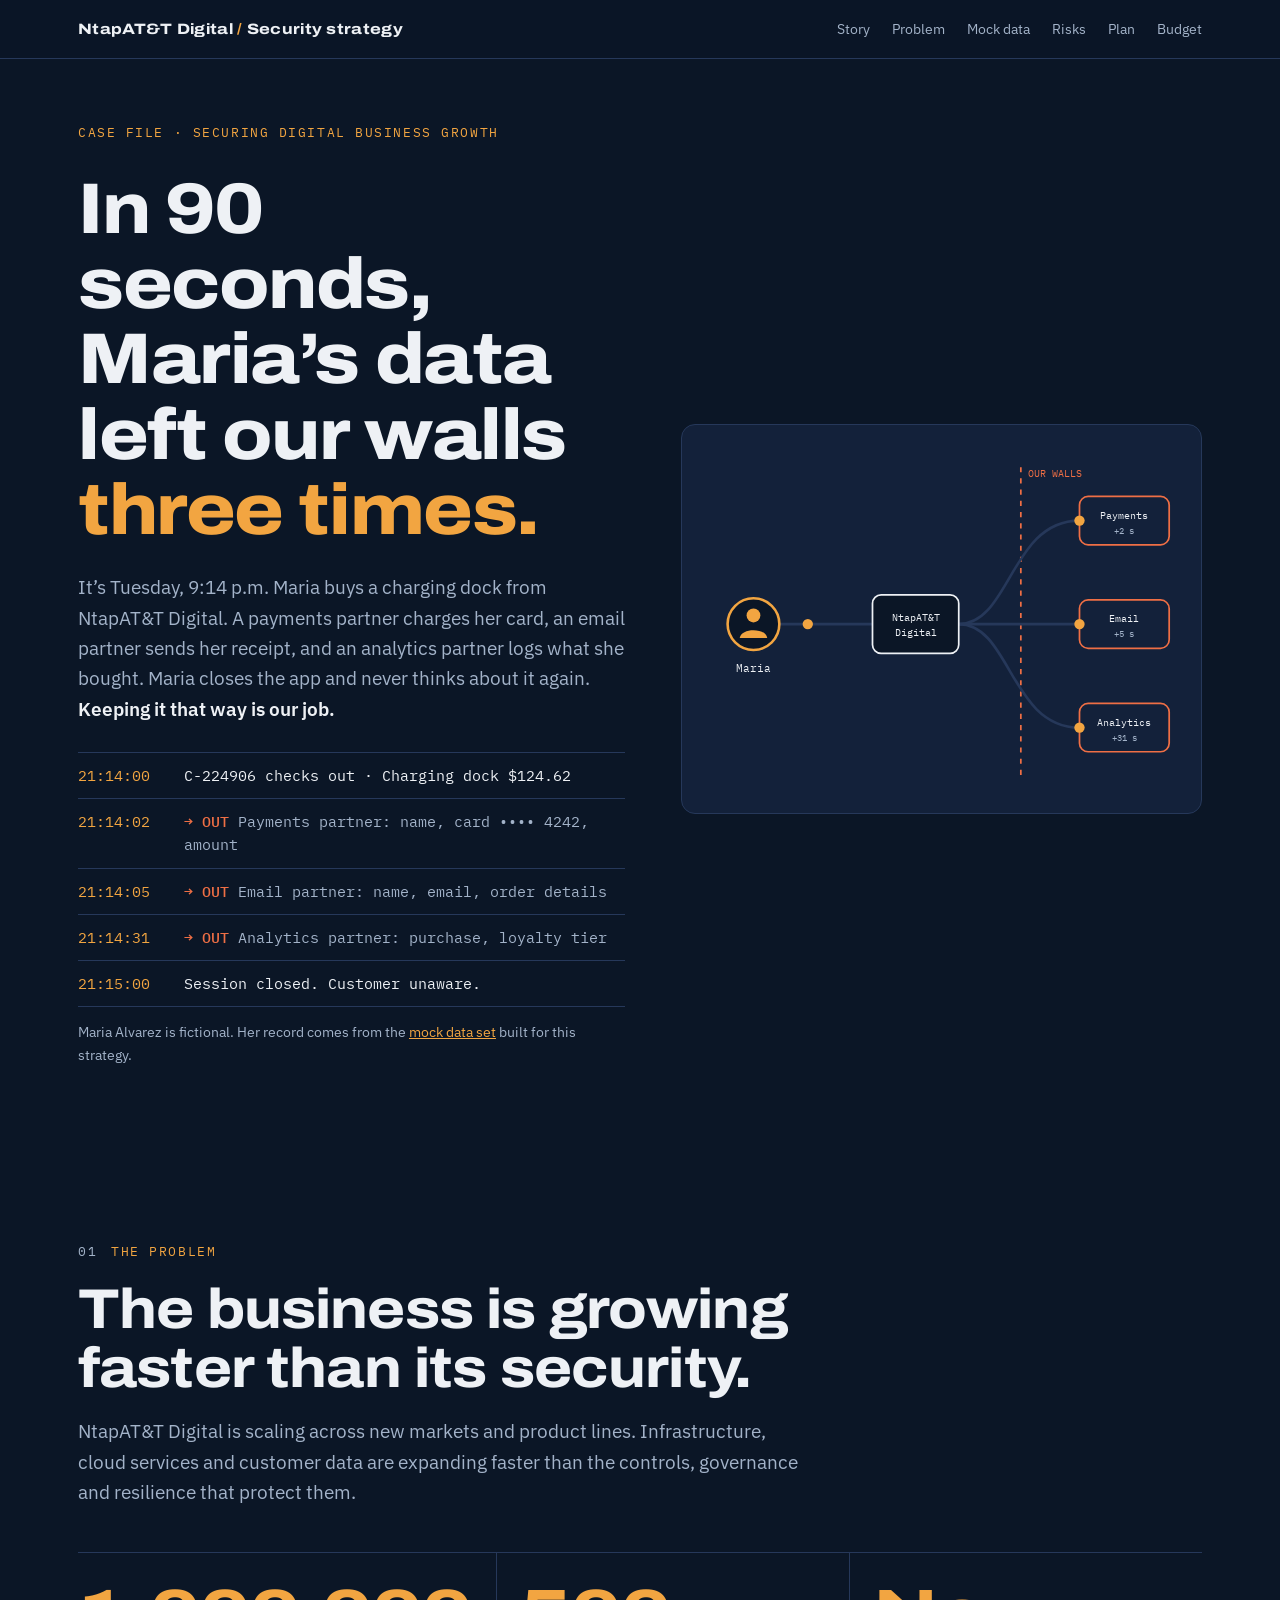
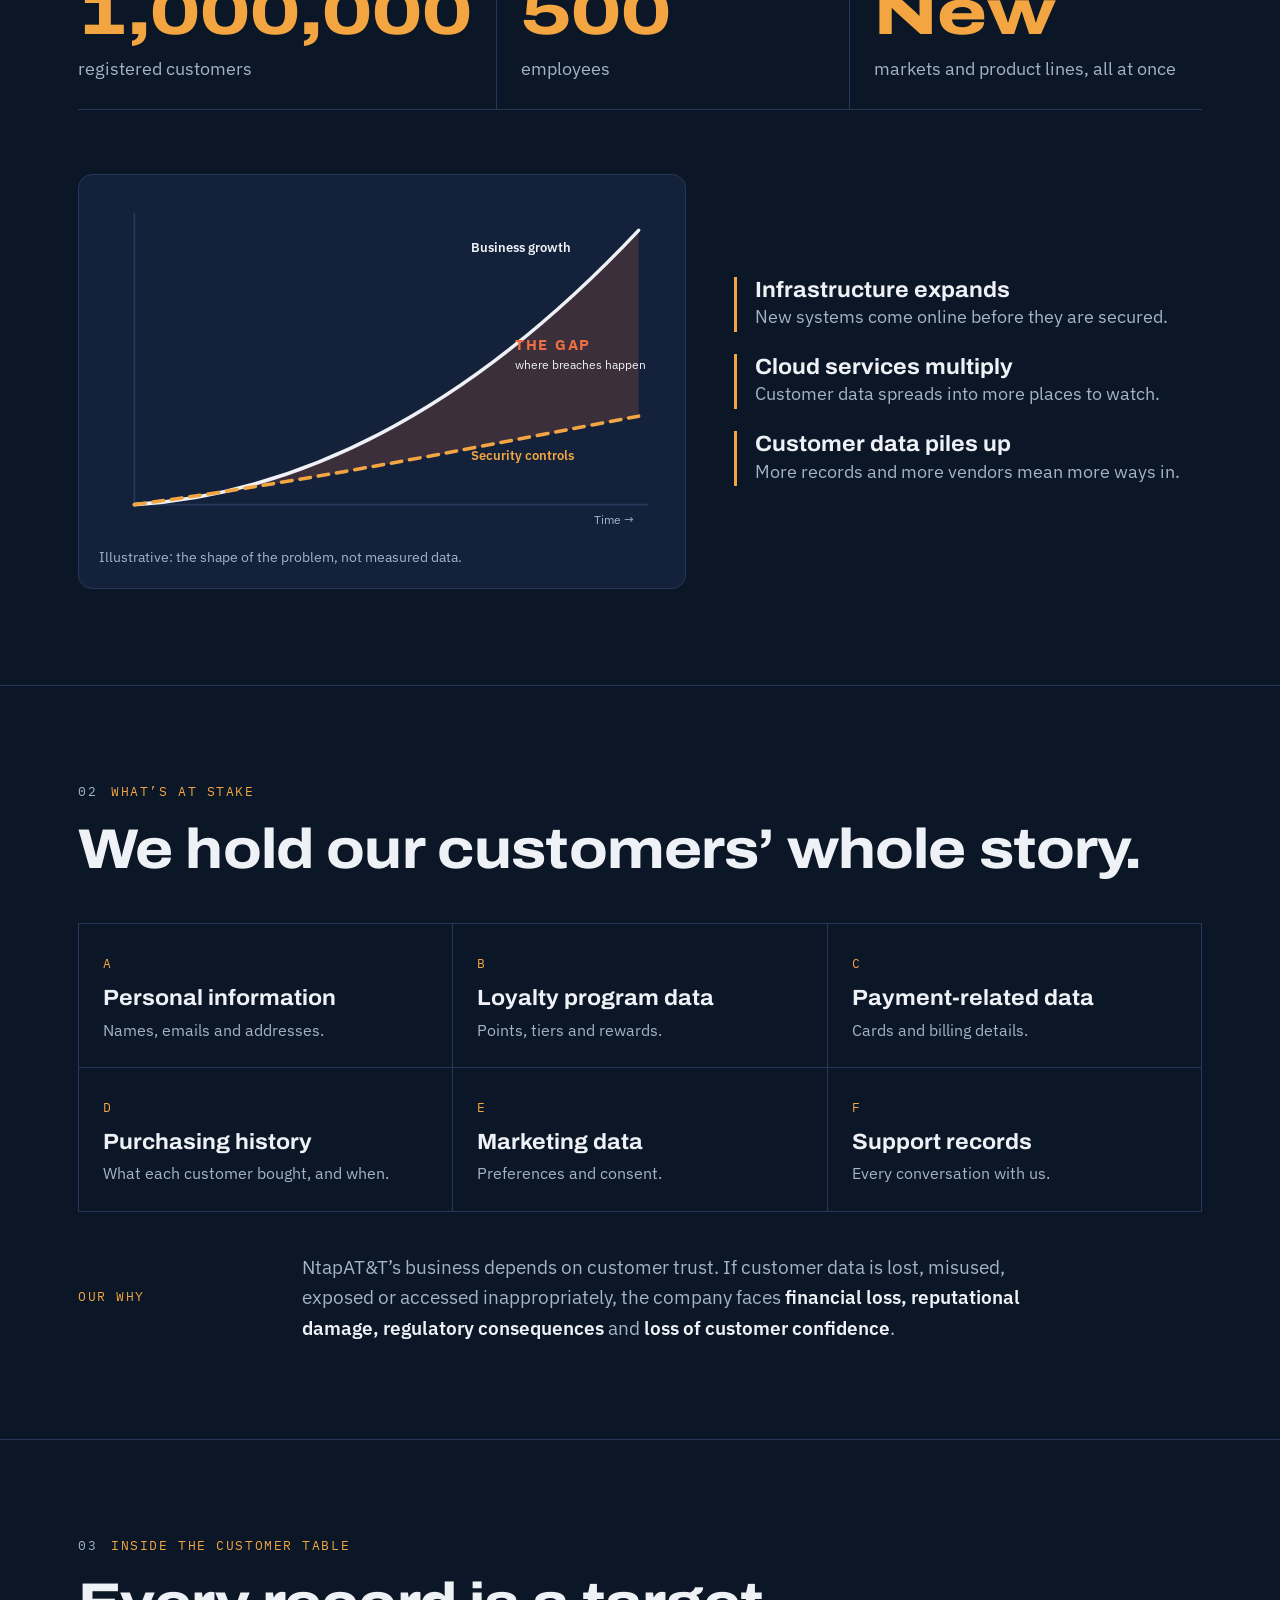
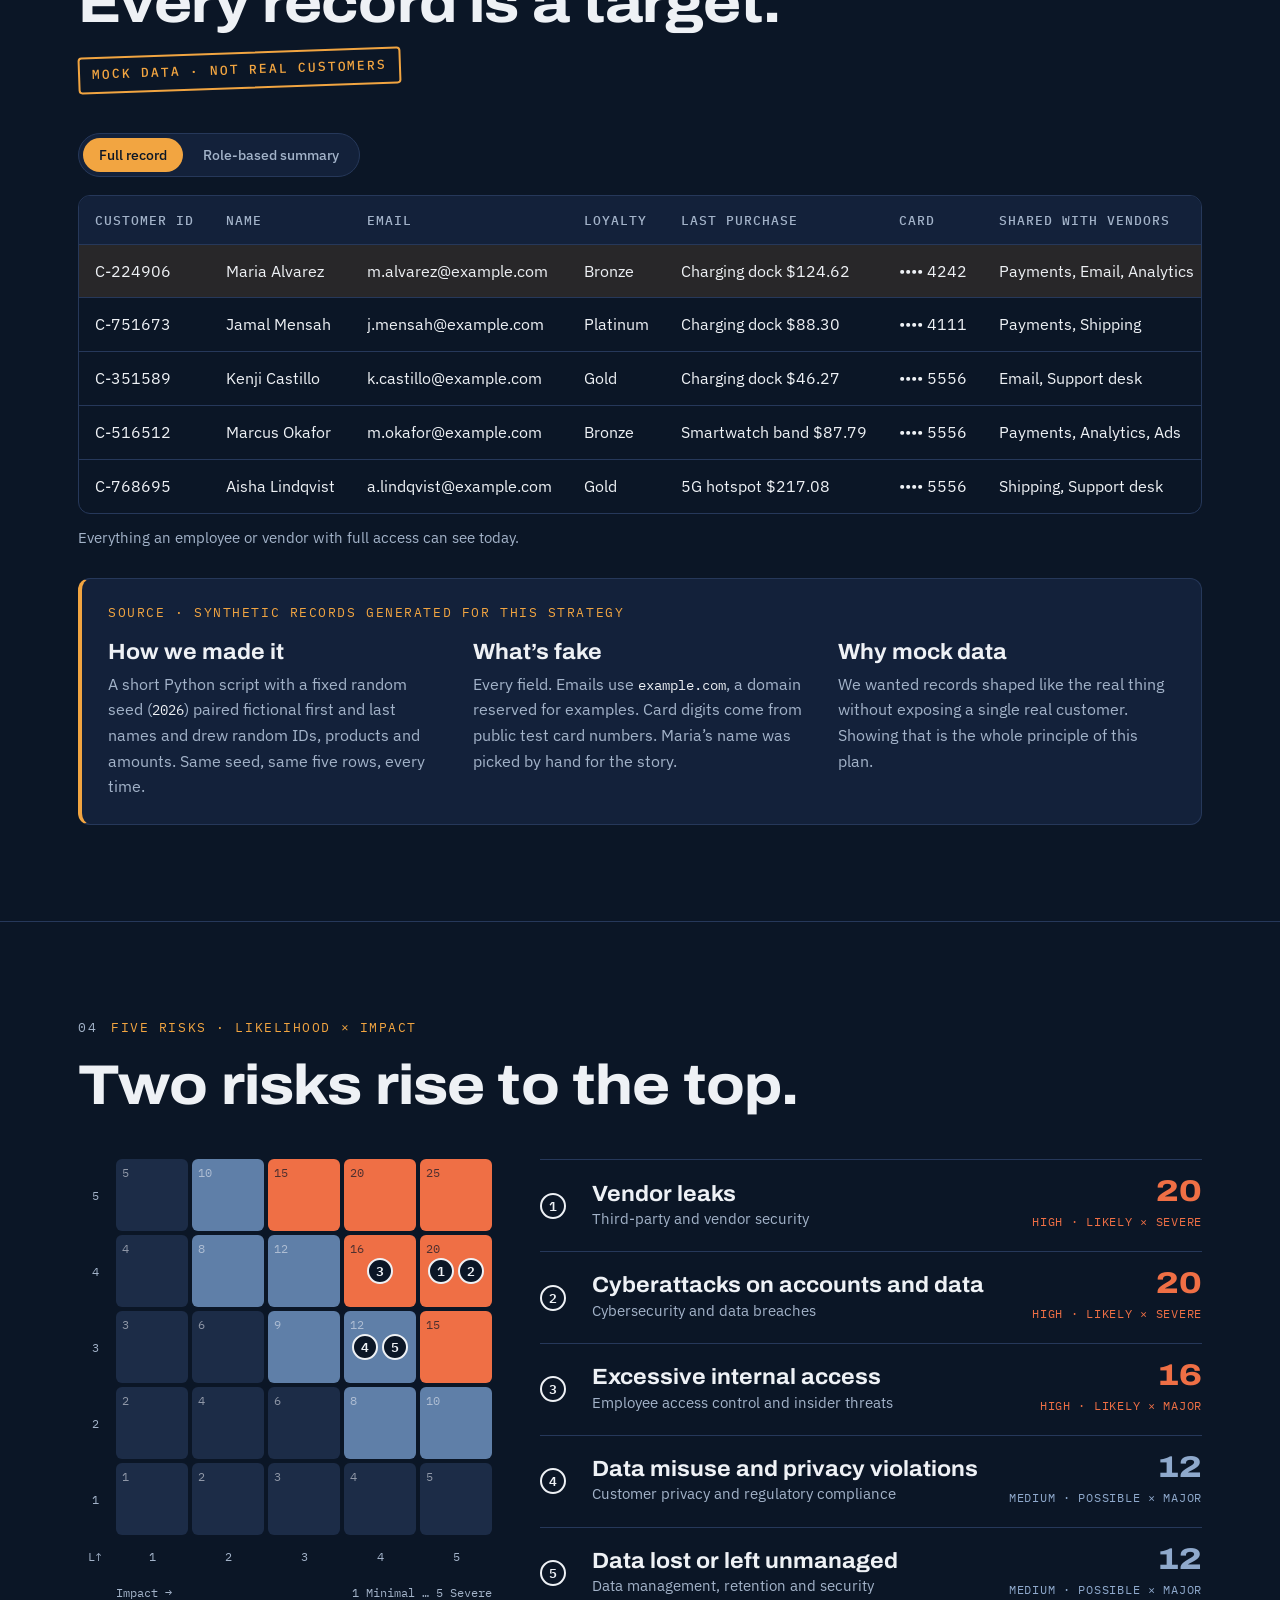
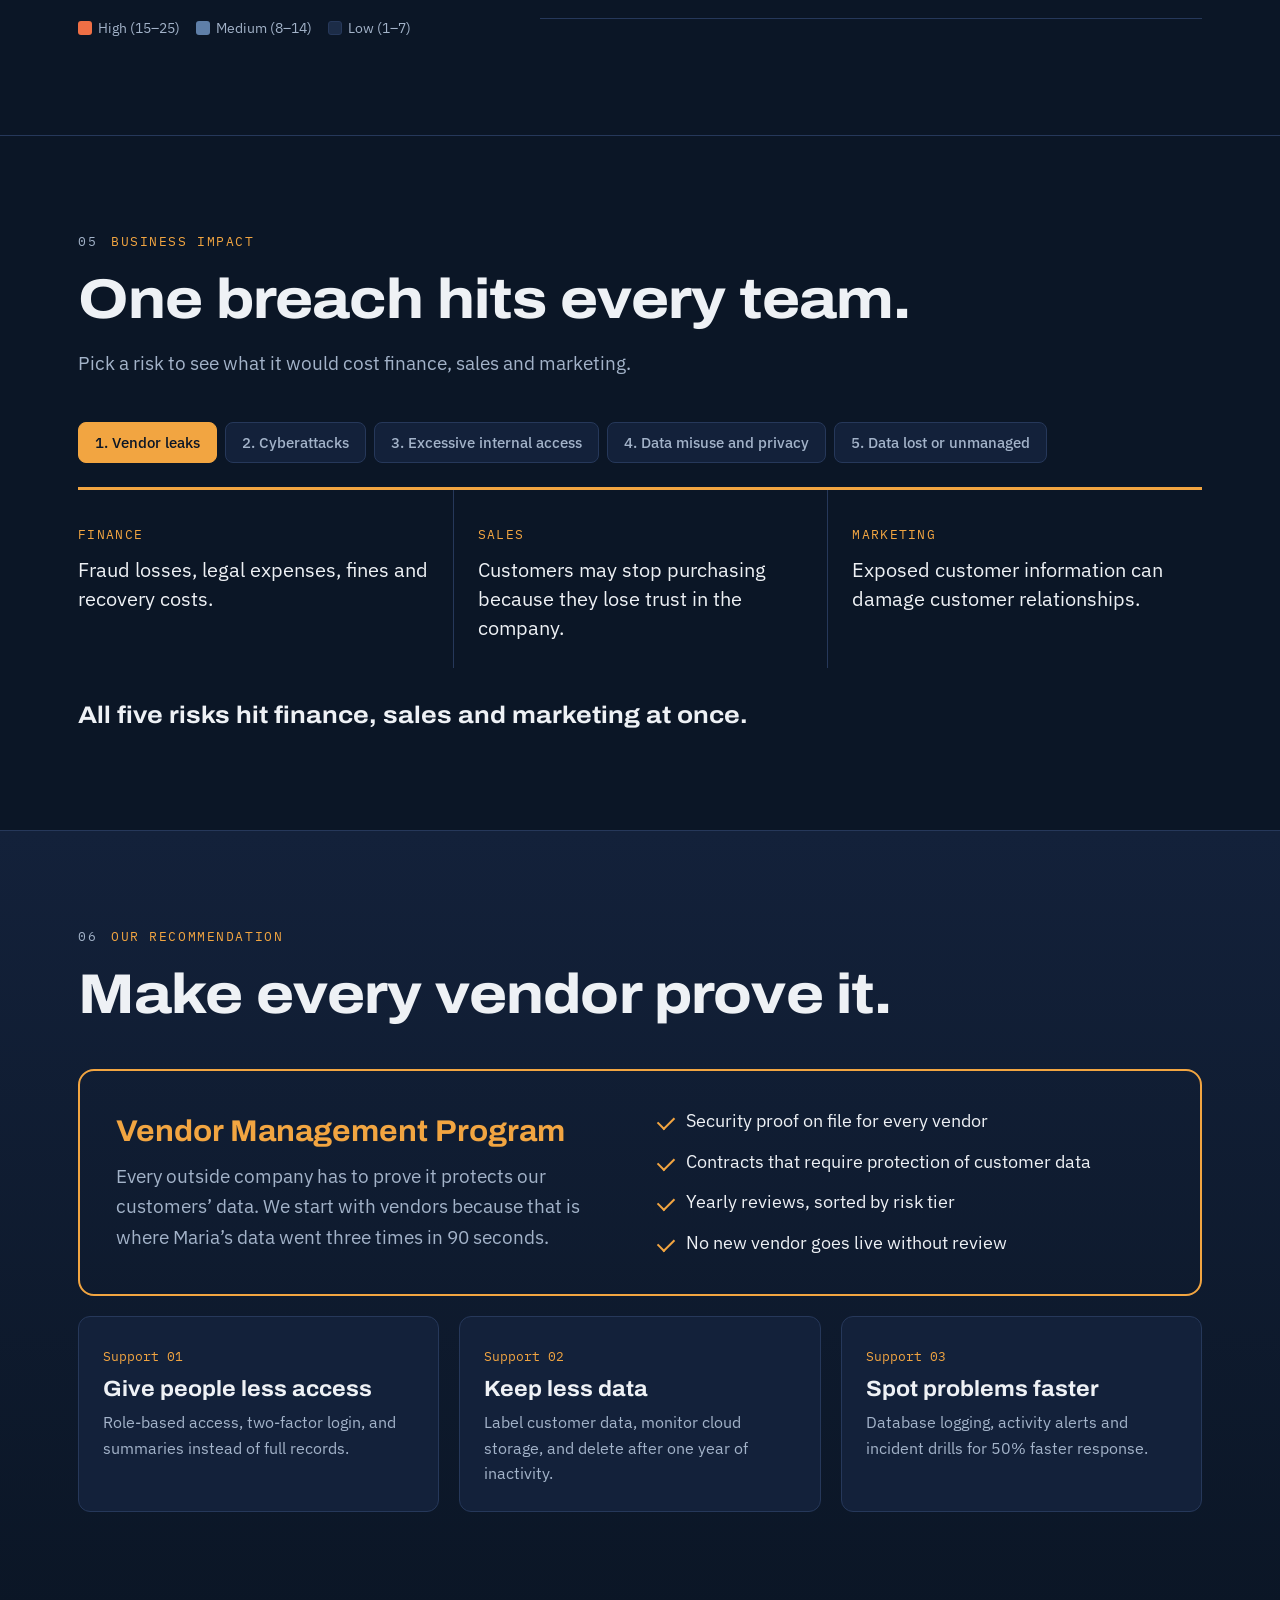
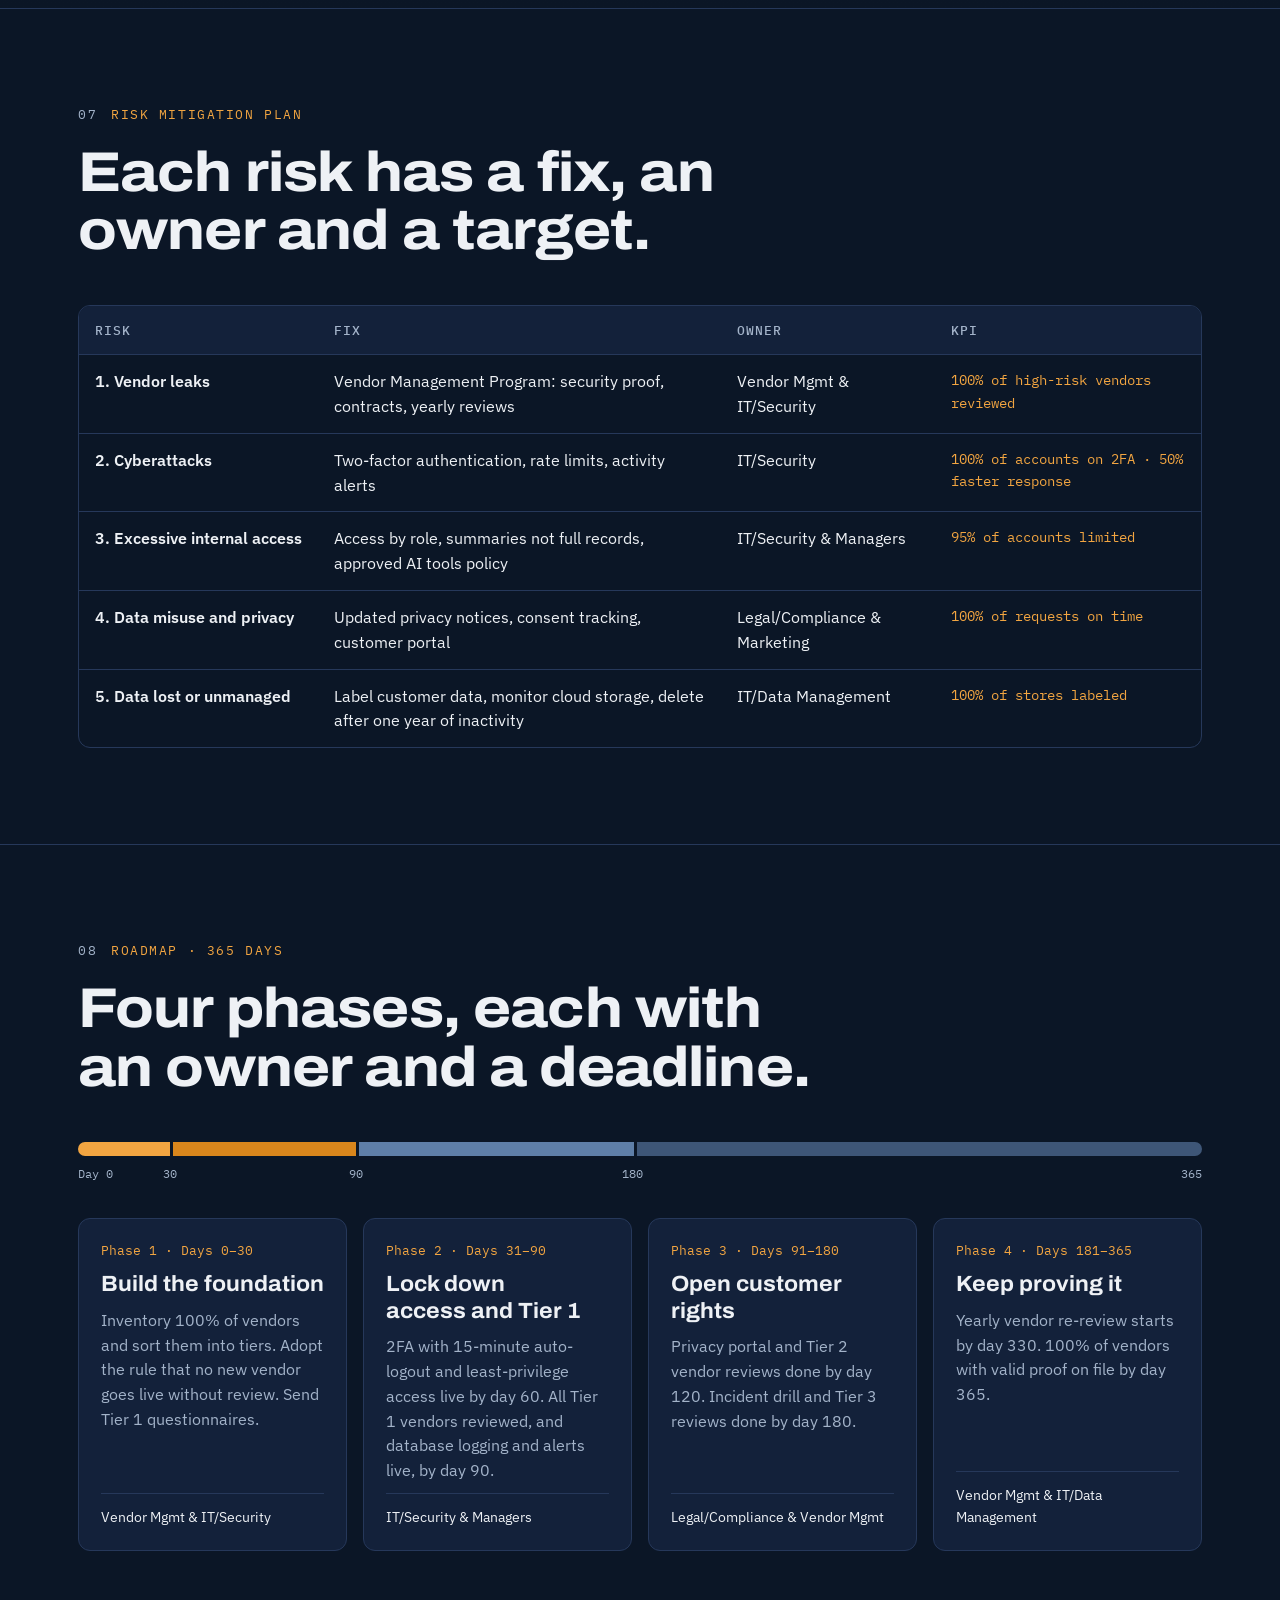
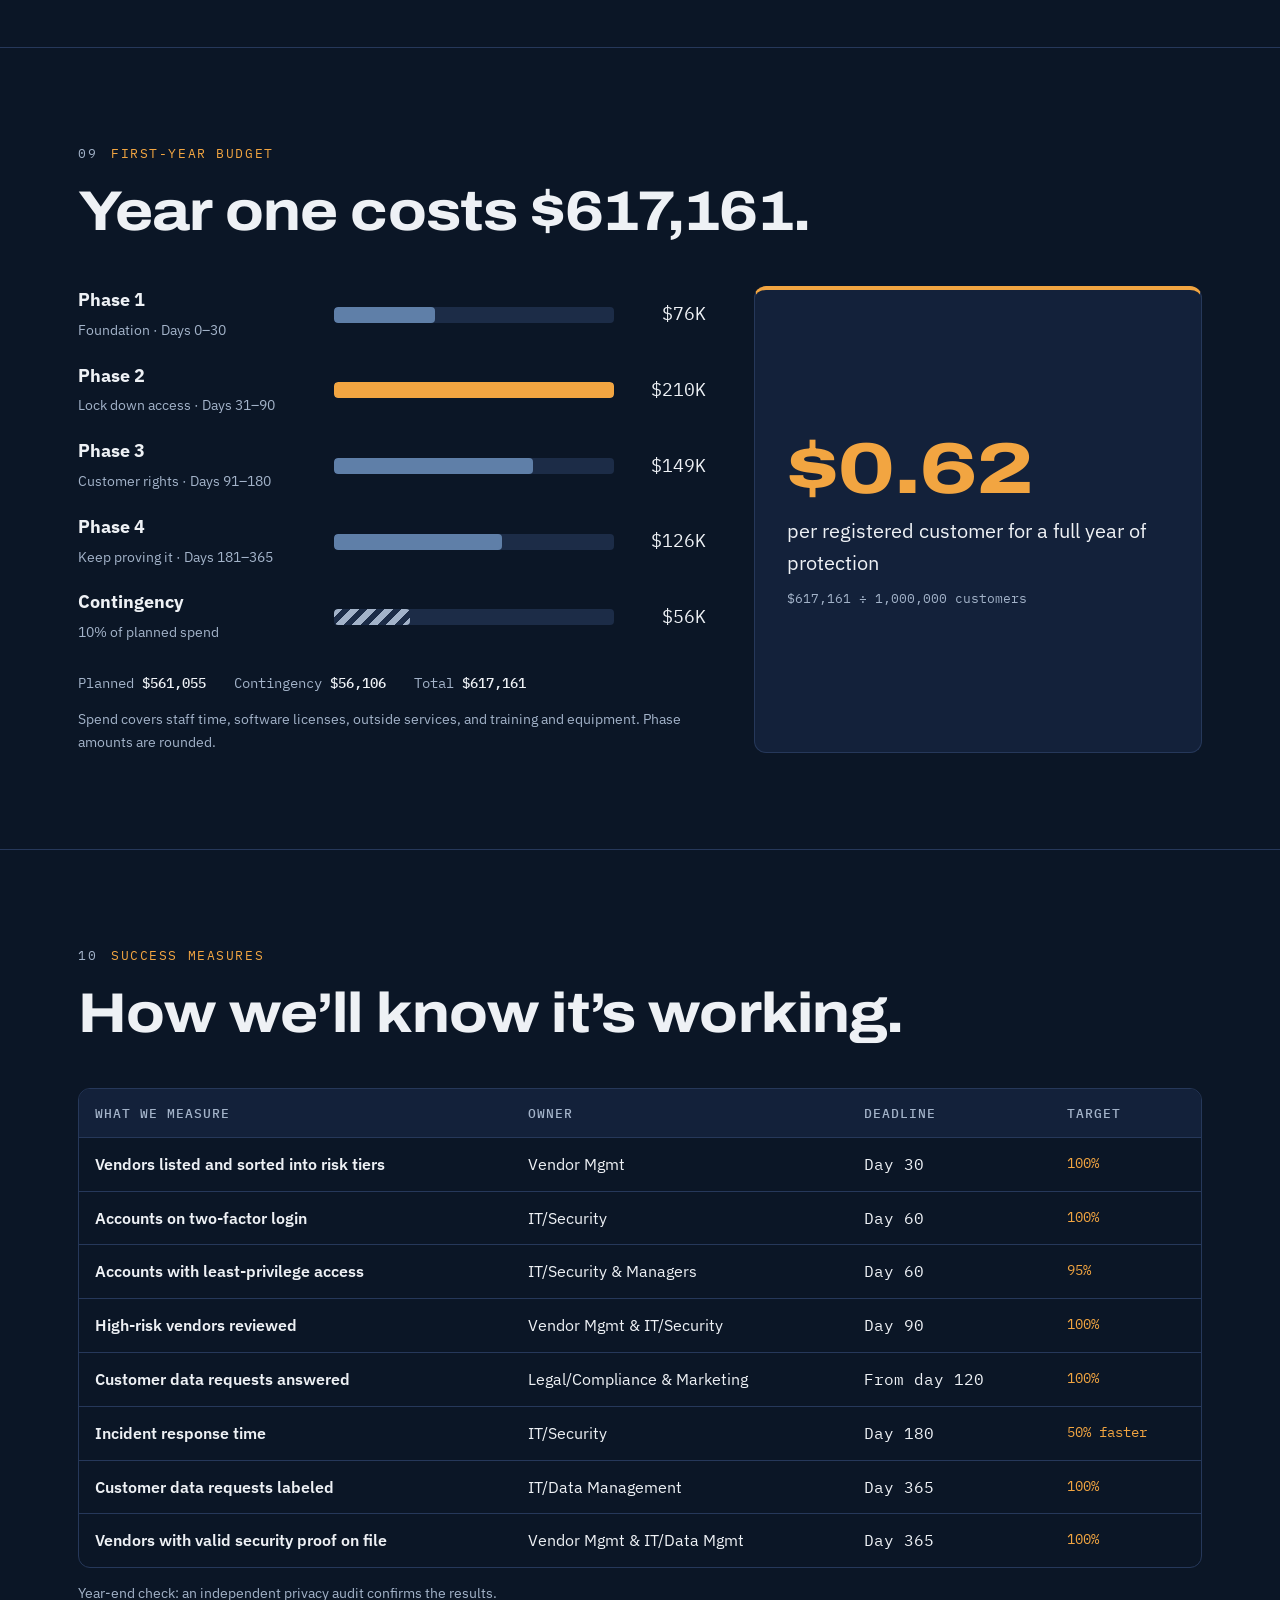
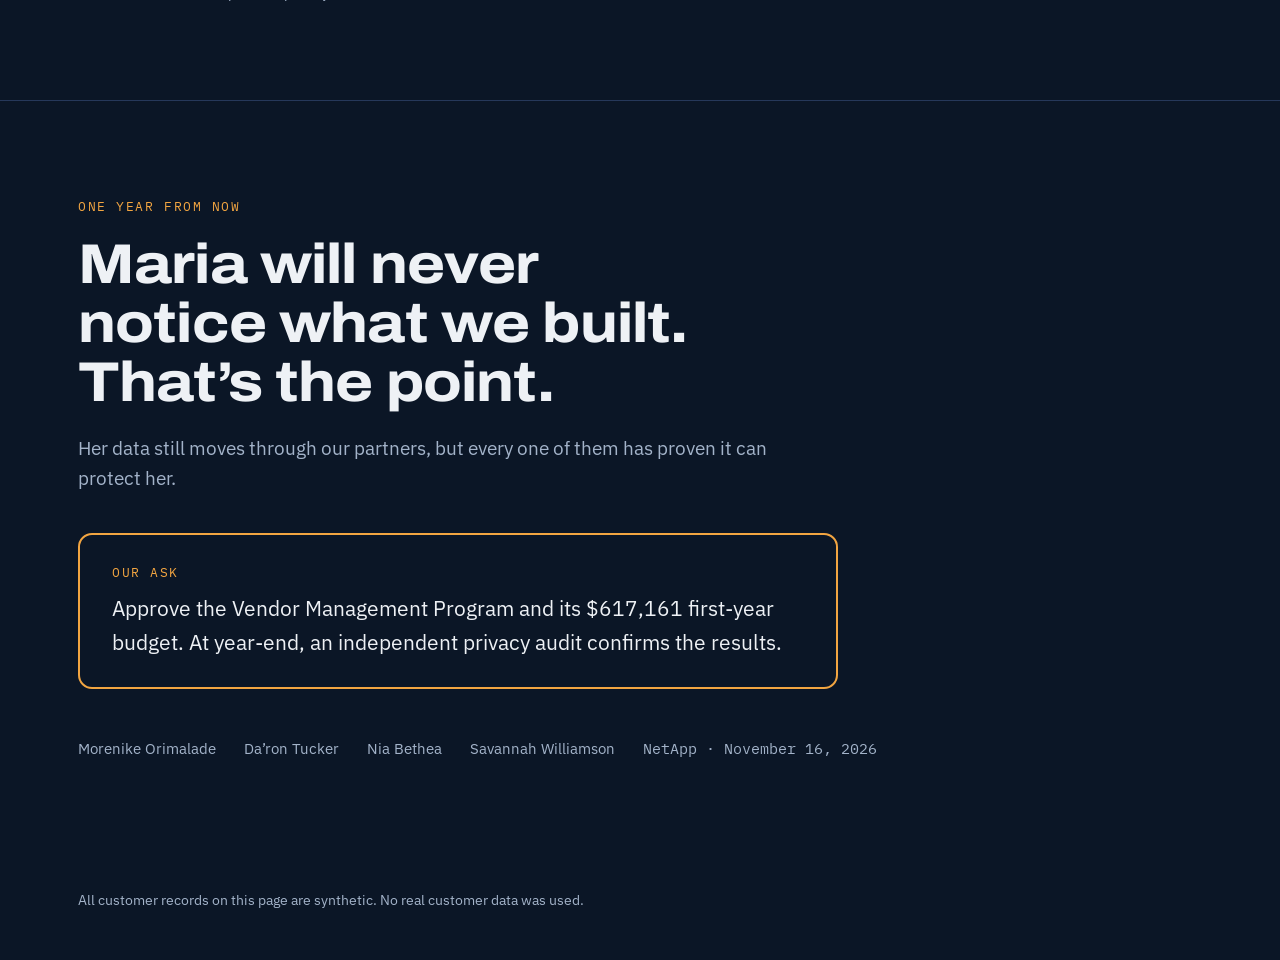
==== index.html @ 67aa71b1 "Initial commit: security strategy page with plan and 365-day roadmap" ====
<!DOCTYPE html>
<html lang="en">
<head>
<meta charset="utf-8">
<meta name="viewport" content="width=device-width, initial-scale=1">
<title>Securing NtapAT&amp;T Digital’s Growth</title>
<meta name="description" content="Cybersecurity strategy for NtapAT&amp;T Digital: risks, mitigation plan, 365-day roadmap, budget and success measures.">
<link rel="preconnect" href="https://fonts.googleapis.com">
<link rel="preconnect" href="https://fonts.gstatic.com" crossorigin>
<link rel="stylesheet" href="https://fonts.googleapis.com/css2?family=Archivo:wdth,wght@62..125,400..800&family=IBM+Plex+Mono:wght@400;500&family=IBM+Plex+Sans:wght@400;500;600&display=swap">
<link rel="stylesheet" href="assets/styles.css">
</head>
<body>

<nav class="nav" aria-label="Sections">
  <div class="wrap">
    <div class="brand">NtapAT&amp;T Digital <span>/</span> Security strategy</div>
    <ul>
      <li><a href="#story">Story</a></li>
      <li><a href="#problem">Problem</a></li>
      <li><a href="#records">Mock data</a></li>
      <li><a href="#risks">Risks</a></li>
      <li><a href="#plan">Plan</a></li>
      <li><a href="#budget">Budget</a></li>
    </ul>
  </div>
</nav>

<header class="hero" id="story">
  <div class="wrap">
    <p class="tag">Case file · Securing Digital Business Growth</p>
    <div class="hero-grid">
      <div>
        <h1>In 90 seconds, Maria’s data left our walls <span class="hl">three times.</span></h1>
        <p class="prose">It’s Tuesday, 9:14 p.m. Maria buys a charging dock from NtapAT&amp;T Digital. A payments partner charges her card, an email partner sends her receipt, and an analytics partner logs what she bought. Maria closes the app and never thinks about it again. <b>Keeping it that way is our job.</b></p>
        <ol class="log" aria-label="Maria’s data trail">
          <li><time>21:14:00</time><span class="out">C-224906 checks out · Charging dock $124.62</span></li>
          <li><time>21:14:02</time><span><span class="x">→ OUT</span> Payments partner: name, card •••• 4242, amount</span></li>
          <li><time>21:14:05</time><span><span class="x">→ OUT</span> Email partner: name, email, order details</span></li>
          <li><time>21:14:31</time><span><span class="x">→ OUT</span> Analytics partner: purchase, loyalty tier</span></li>
          <li><time>21:15:00</time><span class="out">Session closed. Customer unaware.</span></li>
        </ol>
        <p class="fine">Maria Alvarez is fictional. Her record comes from the <a href="#records">mock data set</a> built for this strategy.</p>
      </div>
      <div class="trail">
        <svg id="trailSvg" viewBox="0 0 560 420" role="img" aria-label="Diagram: Maria’s purchase flows into NtapAT&amp;T Digital, then crosses the company boundary three times, to a payments partner, an email partner and an analytics partner.">
          <defs>
            <path id="p0" d="M92 210 H200"/>
            <path id="p1" d="M300 210 C360 210 360 90 440 90"/>
            <path id="p2" d="M300 210 H440"/>
            <path id="p3" d="M300 210 C360 210 360 330 440 330"/>
          </defs>
          <line x1="372" y1="28" x2="372" y2="392" stroke="#EF6F45" stroke-width="2" stroke-dasharray="6 7"/>
          <text x="380" y="40" font-size="12" style="fill:#EF6F45">OUR WALLS</text>
          <use href="#p0" fill="none" stroke="#26385A" stroke-width="3"/>
          <use href="#p1" fill="none" stroke="#26385A" stroke-width="3"/>
          <use href="#p2" fill="none" stroke="#26385A" stroke-width="3"/>
          <use href="#p3" fill="none" stroke="#26385A" stroke-width="3"/>
          <circle cx="62" cy="210" r="30" fill="#0B1626" stroke="#F2A541" stroke-width="3"/>
          <circle cx="62" cy="200" r="8" fill="#F2A541"/>
          <path d="M46 226 C48 214 76 214 78 226" fill="#F2A541"/>
          <text x="62" y="266" font-size="13" text-anchor="middle">Maria</text>
          <rect x="200" y="176" width="100" height="68" rx="10" fill="#0B1626" stroke="#EEF1F5" stroke-width="2"/>
          <text x="250" y="206" font-size="12" text-anchor="middle">NtapAT&amp;T</text>
          <text x="250" y="224" font-size="12" text-anchor="middle">Digital</text>
          <g>
            <rect x="440" y="62" width="104" height="56" rx="10" fill="#13213A" stroke="#EF6F45" stroke-width="2"/>
            <text x="492" y="88" font-size="12" text-anchor="middle">Payments</text>
            <text x="492" y="105" font-size="11" text-anchor="middle" style="fill:#A3B3C9">+2 s</text>
            <rect x="440" y="182" width="104" height="56" rx="10" fill="#13213A" stroke="#EF6F45" stroke-width="2"/>
            <text x="492" y="208" font-size="12" text-anchor="middle">Email</text>
            <text x="492" y="225" font-size="11" text-anchor="middle" style="fill:#A3B3C9">+5 s</text>
            <rect x="440" y="302" width="104" height="56" rx="10" fill="#13213A" stroke="#EF6F45" stroke-width="2"/>
            <text x="492" y="328" font-size="12" text-anchor="middle">Analytics</text>
            <text x="492" y="345" font-size="11" text-anchor="middle" style="fill:#A3B3C9">+31 s</text>
          </g>
          <circle r="6" fill="#F2A541"><animateMotion dur="1.2s" begin="0s;loop.end+0.6s" id="m0" fill="freeze"><mpath href="#p0"/></animateMotion></circle>
          <circle r="6" fill="#F2A541" cx="0" cy="0" opacity="0"><set attributeName="opacity" to="1" begin="m0.end"/><animateMotion dur="1.4s" begin="m0.end" fill="freeze"><mpath href="#p1"/></animateMotion></circle>
          <circle r="6" fill="#F2A541" opacity="0"><set attributeName="opacity" to="1" begin="m0.end+0.4s"/><animateMotion dur="1.2s" begin="m0.end+0.4s" fill="freeze"><mpath href="#p2"/></animateMotion></circle>
          <circle r="6" fill="#F2A541" opacity="0"><set attributeName="opacity" to="1" begin="m0.end+0.8s"/><animateMotion id="loop" dur="1.4s" begin="m0.end+0.8s" fill="freeze"><mpath href="#p3"/></animateMotion></circle>
        </svg>
      </div>
    </div>
  </div>
</header>

<section id="problem">
  <div class="wrap">
    <div class="head">
      <p class="tag"><span class="n">01</span> The problem</p>
      <h2>The business is growing faster than its security.</h2>
      <p class="prose">NtapAT&amp;T Digital is scaling across new markets and product lines. Infrastructure, cloud services and customer data are expanding faster than the controls, governance and resilience that protect them.</p>
    </div>
    <div class="stats">
      <div class="stat"><b>1,000,000</b><span>registered customers</span></div>
      <div class="stat"><b>500</b><span>employees</span></div>
      <div class="stat"><b>New</b><span>markets and product lines, all at once</span></div>
    </div>
    <div class="gap-grid">
      <figure class="chart" style="margin:0">
        <svg viewBox="0 0 640 380" role="img" aria-label="Illustrative chart: business growth rises steeply while security controls rise slowly; the widening area between them is labeled the gap, where breaches happen.">
          <path d="M40 350 C260 336 450 210 610 40 L610 250 C450 280 260 320 40 350 Z" fill="#EF6F45" opacity="0.18"/>
          <line x1="40" y1="20" x2="40" y2="350" stroke="#26385A" stroke-width="2"/>
          <line x1="40" y1="350" x2="620" y2="350" stroke="#26385A" stroke-width="2"/>
          <path d="M40 350 C260 336 450 210 610 40" fill="none" stroke="#EEF1F5" stroke-width="4" stroke-linecap="round"/>
          <path d="M40 350 C260 320 450 280 610 250" fill="none" stroke="#F2A541" stroke-width="4" stroke-dasharray="12 9" stroke-linecap="round"/>
          <text x="420" y="64" font-size="15" font-weight="600" fill="#EEF1F5">Business growth</text>
          <text x="420" y="300" font-size="15" font-weight="600" fill="#F2A541">Security controls</text>
          <text x="470" y="175" font-size="17" font-weight="700" fill="#EF6F45" letter-spacing="2">THE GAP</text>
          <text x="470" y="197" font-size="14" fill="#EEF1F5">where breaches happen</text>
          <text x="560" y="372" font-size="13" fill="#A3B3C9">Time →</text>
        </svg>
        <figcaption class="fine">Illustrative: the shape of the problem, not measured data.</figcaption>
      </figure>
      <div class="points">
        <div class="pt"><h3>Infrastructure expands</h3><p>New systems come online before they are secured.</p></div>
        <div class="pt"><h3>Cloud services multiply</h3><p>Customer data spreads into more places to watch.</p></div>
        <div class="pt"><h3>Customer data piles up</h3><p>More records and more vendors mean more ways in.</p></div>
      </div>
    </div>
  </div>
</section>

<section id="stakes">
  <div class="wrap">
    <div class="head">
      <p class="tag"><span class="n">02</span> What’s at stake</p>
      <h2>We hold our customers’ whole story.</h2>
    </div>
    <div class="data-types">
      <div class="dt"><span class="mono">A</span><h3>Personal information</h3><p>Names, emails and addresses.</p></div>
      <div class="dt"><span class="mono">B</span><h3>Loyalty program data</h3><p>Points, tiers and rewards.</p></div>
      <div class="dt"><span class="mono">C</span><h3>Payment-related data</h3><p>Cards and billing details.</p></div>
      <div class="dt"><span class="mono">D</span><h3>Purchasing history</h3><p>What each customer bought, and when.</p></div>
      <div class="dt"><span class="mono">E</span><h3>Marketing data</h3><p>Preferences and consent.</p></div>
      <div class="dt"><span class="mono">F</span><h3>Support records</h3><p>Every conversation with us.</p></div>
    </div>
    <div class="why">
      <p class="tag">Our why</p>
      <p class="prose">NtapAT&amp;T’s business depends on customer trust. If customer data is lost, misused, exposed or accessed inappropriately, the company faces <b>financial loss, reputational damage, regulatory consequences</b> and <b>loss of customer confidence</b>.</p>
    </div>
  </div>
</section>

<section id="records">
  <div class="wrap">
    <div class="head">
      <p class="tag"><span class="n">03</span> Inside the customer table</p>
      <h2>Every record is a target.</h2>
      <span class="stamp">MOCK DATA · NOT REAL CUSTOMERS</span>
    </div>
    <div class="toggle" role="group" aria-label="Record view">
      <button type="button" id="viewFull" aria-pressed="true">Full record</button>
      <button type="button" id="viewSummary" aria-pressed="false">Role-based summary</button>
    </div>
    <div class="table-box">
      <table class="rec" id="recTable">
        <thead><tr><th>Customer ID</th><th>Name</th><th>Email</th><th>Loyalty</th><th>Last purchase</th><th>Card</th><th>Shared with vendors</th></tr></thead>
        <tbody></tbody>
      </table>
    </div>
    <p class="mode-note" id="modeNote" aria-live="polite">Everything an employee or vendor with full access can see today.</p>

    <div class="source">
      <p class="tag">Source · Synthetic records generated for this strategy</p>
      <div class="source-grid">
        <div><h3>How we made it</h3><p>A short Python script with a fixed random seed (<code>2026</code>) paired fictional first and last names and drew random IDs, products and amounts. Same seed, same five rows, every time.</p></div>
        <div><h3>What’s fake</h3><p>Every field. Emails use <code>example.com</code>, a domain reserved for examples. Card digits come from public test card numbers. Maria’s name was picked by hand for the story.</p></div>
        <div><h3>Why mock data</h3><p>We wanted records shaped like the real thing without exposing a single real customer. Showing that is the whole principle of this plan.</p></div>
      </div>
    </div>
  </div>
</section>

<section id="risks">
  <div class="wrap">
    <div class="head">
      <p class="tag"><span class="n">04</span> Five risks · likelihood × impact</p>
      <h2>Two risks rise to the top.</h2>
    </div>
    <div class="risk-grid">
      <div>
        <div class="heat" id="heat" role="img" aria-label="Risk heat map. Vendor leaks and cyberattacks on accounts and data: likely, severe, score 20. Excessive internal access: likely, major, score 16. Data misuse and privacy violations, and data lost or left unmanaged: possible, major, score 12."></div>
        <div class="heat-cap"><span>Impact →</span><span>1 Minimal … 5 Severe</span></div>
        <div class="legend">
          <span><i style="background:var(--high)"></i>High (15–25)</span>
          <span><i style="background:var(--med)"></i>Medium (8–14)</span>
          <span><i style="background:var(--low); border:1px solid var(--line)"></i>Low (1–7)</span>
        </div>
      </div>
      <ol class="risk-list">
        <li><span class="chip">1</span><div><h3>Vendor leaks</h3><p class="cat">Third-party and vendor security</p></div><div class="score lvl-high"><b>20</b><small>High · Likely × Severe</small></div></li>
        <li><span class="chip">2</span><div><h3>Cyberattacks on accounts and data</h3><p class="cat">Cybersecurity and data breaches</p></div><div class="score lvl-high"><b>20</b><small>High · Likely × Severe</small></div></li>
        <li><span class="chip">3</span><div><h3>Excessive internal access</h3><p class="cat">Employee access control and insider threats</p></div><div class="score lvl-high"><b>16</b><small>High · Likely × Major</small></div></li>
        <li><span class="chip">4</span><div><h3>Data misuse and privacy violations</h3><p class="cat">Customer privacy and regulatory compliance</p></div><div class="score lvl-med"><b>12</b><small>Medium · Possible × Major</small></div></li>
        <li><span class="chip">5</span><div><h3>Data lost or left unmanaged</h3><p class="cat">Data management, retention and security</p></div><div class="score lvl-med"><b>12</b><small>Medium · Possible × Major</small></div></li>
      </ol>
    </div>
  </div>
</section>

<section id="impact">
  <div class="wrap">
    <div class="head">
      <p class="tag"><span class="n">05</span> Business impact</p>
      <h2>One breach hits every team.</h2>
      <p class="prose">Pick a risk to see what it would cost finance, sales and marketing.</p>
    </div>
    <div class="tabs" role="tablist" aria-label="Risks" id="tabs"></div>
    <div class="impact" role="tabpanel" id="impactPanel" aria-labelledby="tab-0">
      <div class="imp"><p class="mono">Finance</p><p id="impF"></p></div>
      <div class="imp"><p class="mono">Sales</p><p id="impS"></p></div>
      <div class="imp"><p class="mono">Marketing</p><p id="impM"></p></div>
    </div>
    <p class="impact-foot">All five risks hit finance, sales and marketing at once.</p>
  </div>
</section>

<section id="solution" class="solution">
  <div class="wrap">
    <div class="head">
      <p class="tag"><span class="n">06</span> Our recommendation</p>
      <h2>Make every vendor prove it.</h2>
    </div>
    <div class="vmp">
      <div>
        <h3>Vendor Management Program</h3>
        <p class="prose" style="margin-top:12px">Every outside company has to prove it protects our customers’ data. We start with vendors because that is where Maria’s data went three times in 90 seconds.</p>
      </div>
      <ul>
        <li>Security proof on file for every vendor</li>
        <li>Contracts that require protection of customer data</li>
        <li>Yearly reviews, sorted by risk tier</li>
        <li>No new vendor goes live without review</li>
      </ul>
    </div>
    <div class="steps3">
      <div class="s3"><span class="mono">Support 01</span><h3>Give people less access</h3><p>Role-based access, two-factor login, and summaries instead of full records.</p></div>
      <div class="s3"><span class="mono">Support 02</span><h3>Keep less data</h3><p>Label customer data, monitor cloud storage, and delete after one year of inactivity.</p></div>
      <div class="s3"><span class="mono">Support 03</span><h3>Spot problems faster</h3><p>Database logging, activity alerts and incident drills for 50% faster response.</p></div>
    </div>
  </div>
</section>

<section id="plan">
  <div class="wrap">
    <div class="head">
      <p class="tag"><span class="n">07</span> Risk mitigation plan</p>
      <h2>Each risk has a fix, an owner and a target.</h2>
    </div>
    <div class="table-box">
      <table class="plan">
        <thead><tr><th>Risk</th><th>Fix</th><th>Owner</th><th>KPI</th></tr></thead>
        <tbody>
          <tr><td>1. Vendor leaks</td><td>Vendor Management Program: security proof, contracts, yearly reviews</td><td>Vendor Mgmt &amp; IT/Security</td><td>100% of high-risk vendors reviewed</td></tr>
          <tr><td>2. Cyberattacks</td><td>Two-factor authentication, rate limits, activity alerts</td><td>IT/Security</td><td>100% of accounts on 2FA · 50% faster response</td></tr>
          <tr><td>3. Excessive internal access</td><td>Access by role, summaries not full records, approved AI tools policy</td><td>IT/Security &amp; Managers</td><td>95% of accounts limited</td></tr>
          <tr><td>4. Data misuse and privacy</td><td>Updated privacy notices, consent tracking, customer portal</td><td>Legal/Compliance &amp; Marketing</td><td>100% of requests on time</td></tr>
          <tr><td>5. Data lost or unmanaged</td><td>Label customer data, monitor cloud storage, delete after one year of inactivity</td><td>IT/Data Management</td><td>100% of stores labeled</td></tr>
        </tbody>
      </table>
    </div>
  </div>
</section>

<section id="roadmap">
  <div class="wrap">
    <div class="head">
      <p class="tag"><span class="n">08</span> Roadmap · 365 days</p>
      <h2>Four phases, each with an owner and a deadline.</h2>
    </div>
    <div class="timeline" aria-hidden="true">
      <div style="flex:30; background:var(--accent)"></div>
      <div style="flex:60; background:#D9861C"></div>
      <div style="flex:90; background:var(--med)"></div>
      <div style="flex:185; background:#3E5677"></div>
    </div>
    <div class="ticks" aria-hidden="true">
      <span style="left:0">Day 0</span><span style="left:8.2%">30</span><span style="left:24.7%">90</span><span style="left:49.3%">180</span><span style="left:100%">365</span>
    </div>
    <div class="phases">
      <div class="phase"><span class="mono">Phase 1 · Days 0–30</span><h3>Build the foundation</h3><p>Inventory 100% of vendors and sort them into tiers. Adopt the rule that no new vendor goes live without review. Send Tier 1 questionnaires.</p><p class="owner">Vendor Mgmt &amp; IT/Security</p></div>
      <div class="phase"><span class="mono">Phase 2 · Days 31–90</span><h3>Lock down access and Tier 1</h3><p>2FA with 15-minute auto-logout and least-privilege access live by day 60. All Tier 1 vendors reviewed, and database logging and alerts live, by day 90.</p><p class="owner">IT/Security &amp; Managers</p></div>
      <div class="phase"><span class="mono">Phase 3 · Days 91–180</span><h3>Open customer rights</h3><p>Privacy portal and Tier 2 vendor reviews done by day 120. Incident drill and Tier 3 reviews done by day 180.</p><p class="owner">Legal/Compliance &amp; Vendor Mgmt</p></div>
      <div class="phase"><span class="mono">Phase 4 · Days 181–365</span><h3>Keep proving it</h3><p>Yearly vendor re-review starts by day 330. 100% of vendors with valid proof on file by day 365.</p><p class="owner">Vendor Mgmt &amp; IT/Data Management</p></div>
    </div>
  </div>
</section>

<section id="budget">
  <div class="wrap">
    <div class="head">
      <p class="tag"><span class="n">09</span> First-year budget</p>
      <h2>Year one costs $617,161.</h2>
    </div>
    <div class="budget">
      <div>
        <div class="bars">
          <div class="bar"><div class="lbl"><b>Phase 1</b><span>Foundation · Days 0–30</span></div><div class="track"><div class="fill" style="width:36%"></div></div><span class="amt">$76K</span></div>
          <div class="bar"><div class="lbl"><b>Phase 2</b><span>Lock down access · Days 31–90</span></div><div class="track"><div class="fill top" style="width:100%"></div></div><span class="amt">$210K</span></div>
          <div class="bar"><div class="lbl"><b>Phase 3</b><span>Customer rights · Days 91–180</span></div><div class="track"><div class="fill" style="width:71%"></div></div><span class="amt">$149K</span></div>
          <div class="bar"><div class="lbl"><b>Phase 4</b><span>Keep proving it · Days 181–365</span></div><div class="track"><div class="fill" style="width:60%"></div></div><span class="amt">$126K</span></div>
          <div class="bar"><div class="lbl"><b>Contingency</b><span>10% of planned spend</span></div><div class="track"><div class="fill cont" style="width:27%"></div></div><span class="amt">$56K</span></div>
        </div>
        <div class="total"><span>Planned <b>$561,055</b></span><span>Contingency <b>$56,106</b></span><span>Total <b>$617,161</b></span></div>
        <p class="fine">Spend covers staff time, software licenses, outside services, and training and equipment. Phase amounts are rounded.</p>
      </div>
      <div class="callout">
        <b>$0.62</b>
        <p>per registered customer for a full year of protection</p>
        <small>$617,161 ÷ 1,000,000 customers</small>
      </div>
    </div>
  </div>
</section>

<section id="measures">
  <div class="wrap">
    <div class="head">
      <p class="tag"><span class="n">10</span> Success measures</p>
      <h2>How we’ll know it’s working.</h2>
    </div>
    <div class="table-box">
      <table class="plan">
        <thead><tr><th>What we measure</th><th>Owner</th><th>Deadline</th><th>Target</th></tr></thead>
        <tbody>
          <tr><td>Vendors listed and sorted into risk tiers</td><td>Vendor Mgmt</td><td class="mono">Day 30</td><td>100%</td></tr>
          <tr><td>Accounts on two-factor login</td><td>IT/Security</td><td class="mono">Day 60</td><td>100%</td></tr>
          <tr><td>Accounts with least-privilege access</td><td>IT/Security &amp; Managers</td><td class="mono">Day 60</td><td>95%</td></tr>
          <tr><td>High-risk vendors reviewed</td><td>Vendor Mgmt &amp; IT/Security</td><td class="mono">Day 90</td><td>100%</td></tr>
          <tr><td>Customer data requests answered</td><td>Legal/Compliance &amp; Marketing</td><td class="mono">From day 120</td><td>100%</td></tr>
          <tr><td>Incident response time</td><td>IT/Security</td><td class="mono">Day 180</td><td>50% faster</td></tr>
          <tr><td>Customer data requests labeled</td><td>IT/Data Management</td><td class="mono">Day 365</td><td>100%</td></tr>
          <tr><td>Vendors with valid security proof on file</td><td>Vendor Mgmt &amp; IT/Data Mgmt</td><td class="mono">Day 365</td><td>100%</td></tr>
        </tbody>
      </table>
    </div>
    <p class="fine">Year-end check: an independent privacy audit confirms the results.</p>
  </div>
</section>

<section id="close" class="close" style="border-bottom:0">
  <div class="wrap">
    <p class="tag">One year from now</p>
    <h2 style="margin-top:18px">Maria will never notice what we built. That’s the point.</h2>
    <p class="prose" style="margin-top:20px">Her data still moves through our partners, but every one of them has proven it can protect her.</p>
    <div class="ask">
      <p class="tag">Our ask</p>
      <p>Approve the Vendor Management Program and its $617,161 first-year budget. At year-end, an independent privacy audit confirms the results.</p>
    </div>
    <div class="team"><span>Morenike Orimalade</span><span>Da’ron Tucker</span><span>Nia Bethea</span><span>Savannah Williamson</span><span class="mono">NetApp · November 16, 2026</span></div>
  </div>
</section>

<footer>
  <div class="wrap">All customer records on this page are synthetic. No real customer data was used.</div>
</footer>

<script src="assets/main.js"></script>
</body>
</html>
---- assets/styles.css ----
:root {
  /* Layout idea: one long case file. A data-trail hero, then the evidence, then the plan, read top to bottom. */
  --bg: #0B1626;
  --panel: #13213A;
  --line: #26385A;
  --ink: #EEF1F5;
  --muted: #A3B3C9;
  --accent: #F2A541;
  --high: #EF6F45;
  --med: #5F7FA8;
  --low: #1C2C47;
  --display: 'Archivo', 'Arial Narrow', Arial, sans-serif;
  --body: 'IBM Plex Sans', 'Segoe UI', Arial, sans-serif;
  --mono: 'IBM Plex Mono', 'Courier New', monospace;
  color-scheme: dark;
}
* { box-sizing: border-box; }
html, body { margin: 0; }
body { background: var(--bg); color: var(--ink); font-family: var(--body); font-size: 18px; line-height: 1.6; -webkit-font-smoothing: antialiased; }
a { color: var(--accent); }
:focus-visible { outline: 3px solid var(--accent); outline-offset: 3px; border-radius: 4px; }
h1, h2, h3 { font-family: var(--display); font-stretch: 112%; margin: 0; text-wrap: balance; line-height: 1.05; }
h1 { font-size: clamp(40px, 5.6vw, 72px); font-weight: 800; letter-spacing: -0.02em; }
h2 { font-size: clamp(32px, 4.4vw, 56px); font-weight: 750; letter-spacing: -0.015em; }
h3 { font-size: 22px; font-weight: 700; font-stretch: 105%; line-height: 1.2; }
p { margin: 0; }
.wrap { max-width: 1180px; margin: 0 auto; padding: 0 28px; }
.prose { max-width: 66ch; color: var(--muted); font-size: 19px; }
.prose b, .prose strong { color: var(--ink); font-weight: 600; }
.tag { font-family: var(--mono); font-size: 13px; letter-spacing: 0.12em; text-transform: uppercase; color: var(--accent); display: flex; gap: 14px; align-items: center; }
.tag .n { color: var(--muted); }
.mono { font-family: var(--mono); }
.num { font-variant-numeric: tabular-nums; }

/* nav */
.nav { position: sticky; top: 0; z-index: 10; background: rgba(11,22,38,0.92); backdrop-filter: blur(8px); border-bottom: 1px solid var(--line); }
.nav .wrap { display: flex; align-items: center; justify-content: space-between; gap: 16px; height: 58px; }
.brand { font-family: var(--display); font-stretch: 118%; font-weight: 750; font-size: 15px; letter-spacing: 0.02em; white-space: nowrap; }
.brand span { color: var(--accent); }
.nav ul { display: flex; gap: 22px; list-style: none; margin: 0; padding: 0; font-size: 14px; }
.nav a { color: var(--muted); text-decoration: none; }
.nav a:hover { color: var(--ink); }

section { padding: 96px 0; border-bottom: 1px solid var(--line); }
.head { display: grid; gap: 18px; margin-bottom: 44px; }

/* hero */
.hero { padding: 64px 0 80px; }
.hero-grid { display: grid; grid-template-columns: 1.05fr 1fr; gap: 56px; align-items: center; margin-top: 28px; }
.hero h1 .hl { color: var(--accent); }
.hero .prose { margin-top: 24px; }
.trail { background: var(--panel); border: 1px solid var(--line); border-radius: 14px; padding: 18px 18px 8px; }
.trail svg { width: 100%; height: auto; display: block; }
.trail text { font-family: var(--mono); fill: var(--ink); }
.log { list-style: none; margin: 28px 0 0; padding: 0; font-family: var(--mono); font-size: 14.5px; border-top: 1px solid var(--line); }
.log li { display: grid; grid-template-columns: 92px 1fr; gap: 14px; padding: 11px 0; border-bottom: 1px solid var(--line); color: var(--muted); }
.log time { color: var(--accent); }
.log .out { color: var(--ink); }
.log .x { color: var(--high); font-weight: 500; }
.fine { font-size: 14px; color: var(--muted); margin-top: 14px; }

/* problem */
.stats { display: grid; grid-template-columns: repeat(3, 1fr); gap: 0; border-top: 1px solid var(--line); border-bottom: 1px solid var(--line); margin-bottom: 64px; }
.stat { padding: 28px 24px 26px 0; }
.stat + .stat { padding-left: 24px; border-left: 1px solid var(--line); }
.stat b { display: block; font-family: var(--display); font-stretch: 125%; font-weight: 800; font-size: clamp(36px, 5vw, 64px); line-height: 1; color: var(--accent); font-variant-numeric: tabular-nums; }
.stat span { display: block; margin-top: 10px; color: var(--muted); }
.gap-grid { display: grid; grid-template-columns: 1.3fr 1fr; gap: 48px; align-items: center; }
.chart { background: var(--panel); border: 1px solid var(--line); border-radius: 14px; padding: 20px; }
.chart svg { width: 100%; height: auto; display: block; }
.chart text { font-family: var(--body); }
.points { display: grid; gap: 22px; }
.pt { border-left: 3px solid var(--accent); padding-left: 18px; }
.pt p { color: var(--muted); }

/* stakes */
.data-types { display: grid; grid-template-columns: repeat(3, 1fr); border-top: 1px solid var(--line); border-left: 1px solid var(--line); }
.dt { padding: 24px; border-right: 1px solid var(--line); border-bottom: 1px solid var(--line); }
.dt .mono { font-size: 13px; color: var(--accent); }
.dt h3 { margin: 8px 0 6px; }
.dt p { color: var(--muted); font-size: 16px; }
.why { margin-top: 40px; display: grid; grid-template-columns: 200px 1fr; gap: 24px; }

/* records */
.stamp { display: inline-block; border: 2px solid var(--accent); color: var(--accent); font-family: var(--mono); font-weight: 500; font-size: 13px; letter-spacing: 0.14em; padding: 6px 12px; border-radius: 4px; transform: rotate(-2deg); width: max-content; }
.toggle { display: inline-flex; border: 1px solid var(--line); border-radius: 999px; padding: 4px; gap: 4px; background: var(--panel); margin-bottom: 18px; flex-wrap: wrap; }
.toggle button { font: 500 14px var(--body); color: var(--muted); background: transparent; border: 0; padding: 8px 16px; border-radius: 999px; cursor: pointer; }
.toggle button[aria-pressed="true"] { background: var(--accent); color: var(--bg); }
.table-box { overflow-x: auto; border: 1px solid var(--line); border-radius: 12px; }
table { width: 100%; border-collapse: collapse; font-size: 15.5px; }
th { text-align: left; font-family: var(--mono); font-weight: 500; font-size: 12.5px; letter-spacing: 0.08em; text-transform: uppercase; color: var(--muted); padding: 14px 16px; background: var(--panel); border-bottom: 1px solid var(--line); white-space: nowrap; }
td { padding: 14px 16px; border-bottom: 1px solid var(--line); vertical-align: top; }
tr:last-child td { border-bottom: 0; }
.rec td { white-space: nowrap; font-variant-numeric: tabular-nums; }
.rec tr.maria td { background: rgba(242,165,65,0.12); }
.rec .masked { color: var(--muted); font-style: italic; }
.mode-note { font-size: 15px; color: var(--muted); margin-top: 12px; min-height: 1.6em; }
.source { margin-top: 28px; background: var(--panel); border: 1px solid var(--line); border-left: 4px solid var(--accent); border-radius: 12px; padding: 24px 26px; }
.source .tag { margin-bottom: 16px; }
.source-grid { display: grid; grid-template-columns: repeat(3, 1fr); gap: 28px; }
.source-grid p { color: var(--muted); font-size: 16px; margin-top: 6px; }
.source code { font-family: var(--mono); font-size: 14px; color: var(--ink); }

/* risks */
.risk-grid { display: grid; grid-template-columns: auto 1fr; gap: 48px; align-items: start; }
.heat { display: grid; grid-template-columns: 34px repeat(5, 72px); grid-template-rows: repeat(5, 72px) 34px; gap: 4px; }
.cell { border-radius: 6px; position: relative; display: flex; flex-wrap: wrap; align-content: center; justify-content: center; gap: 4px; font-family: var(--mono); font-size: 12px; }
.cell .sc { position: absolute; top: 4px; left: 6px; color: rgba(238,241,245,0.55); }
.c-high { background: var(--high); }
.c-high .sc { color: rgba(11,22,38,0.7); }
.c-med { background: var(--med); }
.c-low { background: var(--low); }
.axis { font-family: var(--mono); font-size: 12px; color: var(--muted); display: flex; align-items: center; justify-content: center; }
.chip { width: 26px; height: 26px; border-radius: 50%; background: var(--bg); color: var(--ink); border: 2px solid var(--ink); display: grid; place-items: center; font: 600 13px var(--mono); }
.heat-cap { display: flex; justify-content: space-between; font-family: var(--mono); font-size: 12px; color: var(--muted); margin-top: 10px; padding-left: 38px; }
.legend { display: flex; gap: 16px; flex-wrap: wrap; margin-top: 14px; font-size: 14px; color: var(--muted); }
.legend span { display: inline-flex; align-items: center; gap: 6px; }
.legend i { width: 14px; height: 14px; border-radius: 3px; display: inline-block; }
.risk-list { list-style: none; margin: 0; padding: 0; display: grid; gap: 0; border-top: 1px solid var(--line); }
.risk-list li { display: grid; grid-template-columns: 36px 1fr auto; gap: 16px; align-items: center; padding: 16px 0; border-bottom: 1px solid var(--line); }
.risk-list .cat { color: var(--muted); font-size: 15px; }
.score { text-align: right; font-family: var(--mono); }
.score b { font-family: var(--display); font-stretch: 120%; font-size: 30px; font-weight: 800; display: block; line-height: 1; }
.score small { font-size: 12px; letter-spacing: 0.06em; text-transform: uppercase; }
.lvl-high b, .lvl-high small { color: var(--high); }
.lvl-med b, .lvl-med small { color: #8FA9CC; }

/* impact */
.tabs { display: flex; flex-wrap: wrap; gap: 8px; margin-bottom: 24px; }
.tabs button { font: 500 15px var(--body); color: var(--muted); background: var(--panel); border: 1px solid var(--line); border-radius: 8px; padding: 10px 16px; cursor: pointer; }
.tabs button[aria-selected="true"] { color: var(--bg); background: var(--accent); border-color: var(--accent); }
.impact { display: grid; grid-template-columns: repeat(3, 1fr); gap: 0; border-top: 3px solid var(--accent); }
.imp { padding: 26px 24px 26px 0; }
.imp + .imp { padding-left: 24px; border-left: 1px solid var(--line); }
.imp .mono { color: var(--accent); font-size: 13px; letter-spacing: 0.1em; text-transform: uppercase; }
.imp p { font-size: 20px; margin-top: 10px; line-height: 1.45; }
.impact-foot { margin-top: 28px; font-family: var(--display); font-stretch: 110%; font-weight: 700; font-size: 24px; }

/* solution */
.solution { background: linear-gradient(180deg, #13213A 0%, var(--bg) 100%); }
.vmp { border: 2px solid var(--accent); border-radius: 16px; padding: 36px; display: grid; grid-template-columns: 1fr 1fr; gap: 36px; align-items: center; }
.vmp h3 { font-size: 30px; color: var(--accent); }
.vmp ul { margin: 0; padding: 0; list-style: none; display: grid; gap: 12px; }
.vmp li { padding-left: 28px; position: relative; color: var(--ink); }
.vmp li::before { content: ""; position: absolute; left: 0; top: 9px; width: 14px; height: 8px; border-left: 2px solid var(--accent); border-bottom: 2px solid var(--accent); transform: rotate(-45deg); }
.steps3 { display: grid; grid-template-columns: repeat(3, 1fr); gap: 20px; margin-top: 20px; }
.s3 { background: var(--panel); border: 1px solid var(--line); border-radius: 12px; padding: 24px; }
.s3 .mono { color: var(--accent); font-size: 13px; }
.s3 h3 { margin: 6px 0 8px; }
.s3 p { color: var(--muted); font-size: 16px; }

/* plan */
.plan td:first-child { font-weight: 600; white-space: nowrap; }
.plan td:last-child { font-family: var(--mono); font-size: 14px; color: var(--accent); }

/* roadmap */
.timeline { display: flex; height: 14px; border-radius: 999px; overflow: hidden; gap: 3px; }
.timeline div { height: 100%; }
.ticks { position: relative; height: 26px; font-family: var(--mono); font-size: 12px; color: var(--muted); margin: 8px 0 28px; }
.ticks span { position: absolute; transform: translateX(-50%); white-space: nowrap; }
.ticks span:first-child { transform: none; }
.ticks span:last-child { transform: translateX(-100%); }
.phases { display: grid; grid-template-columns: repeat(4, 1fr); gap: 16px; }
.phase { background: var(--panel); border: 1px solid var(--line); border-radius: 12px; padding: 22px; display: flex; flex-direction: column; gap: 10px; }
.phase .mono { font-size: 13px; color: var(--accent); }
.phase p { color: var(--muted); font-size: 15.5px; }
.phase .owner { margin-top: auto; padding-top: 12px; border-top: 1px solid var(--line); font-size: 14px; color: var(--ink); }

/* budget */
.budget { display: grid; grid-template-columns: 1.4fr 1fr; gap: 48px; align-items: stretch; }
.bars { display: grid; gap: 18px; }
.bar { display: grid; grid-template-columns: 240px 1fr 76px; gap: 16px; align-items: center; }
.bar .lbl b { display: block; }
.bar .lbl span { color: var(--muted); font-size: 14px; }
.track { height: 16px; background: var(--low); border-radius: 4px; overflow: hidden; }
.fill { height: 100%; background: var(--med); border-radius: 4px; }
.fill.top { background: var(--accent); }
.fill.cont { background: repeating-linear-gradient(135deg, var(--muted) 0 6px, transparent 6px 12px); }
.amt { font-family: var(--mono); text-align: right; font-variant-numeric: tabular-nums; }
.callout { background: var(--panel); border: 1px solid var(--line); border-top: 4px solid var(--accent); border-radius: 12px; padding: 32px; display: flex; flex-direction: column; justify-content: center; gap: 10px; }
.callout b { font-family: var(--display); font-stretch: 125%; font-weight: 800; font-size: 72px; line-height: 1; color: var(--accent); }
.callout p { font-size: 20px; }
.callout small { color: var(--muted); font-family: var(--mono); font-size: 13px; }
.total { margin-top: 26px; display: flex; flex-wrap: wrap; gap: 8px 28px; font-family: var(--mono); font-size: 14px; color: var(--muted); }
.total b { color: var(--ink); font-weight: 500; }

/* close */
.close h2 { max-width: 18ch; }
.ask { margin-top: 40px; border: 2px solid var(--accent); border-radius: 14px; padding: 28px 32px; max-width: 760px; }
.ask p:not(.tag) { font-size: 21px; margin-top: 8px; }
.team { margin-top: 48px; display: flex; flex-wrap: wrap; gap: 10px 28px; color: var(--muted); font-size: 15px; }
footer { padding: 32px 0 48px; color: var(--muted); font-size: 14px; }

@media (max-width: 900px) {
  .nav ul { display: none; }
  .hero-grid, .gap-grid, .risk-grid, .budget, .vmp { grid-template-columns: 1fr; }
  .phases, .steps3, .source-grid { grid-template-columns: 1fr 1fr; }
  .data-types { grid-template-columns: 1fr 1fr; }
  .heat { grid-template-columns: 28px repeat(5, minmax(44px, 1fr)); grid-template-rows: repeat(5, 56px) 28px; }
}
@media (max-width: 600px) {
  section { padding: 64px 0; }
  .wrap { padding: 0 18px; }
  .stats, .impact { grid-template-columns: 1fr; }
  .stat + .stat, .imp + .imp { padding-left: 0; border-left: 0; border-top: 1px solid var(--line); }
  .phases, .steps3, .source-grid, .data-types { grid-template-columns: 1fr; }
  .why { grid-template-columns: 1fr; gap: 8px; }
  .bar { grid-template-columns: 1fr 64px; }
  .bar .track { grid-column: 1 / -1; grid-row: 2; }
  .log li { grid-template-columns: 76px 1fr; }
}
@media (prefers-reduced-motion: reduce) {
  * { animation: none !important; transition: none !important; scroll-behavior: auto !important; }
}
html { scroll-behavior: smooth; }
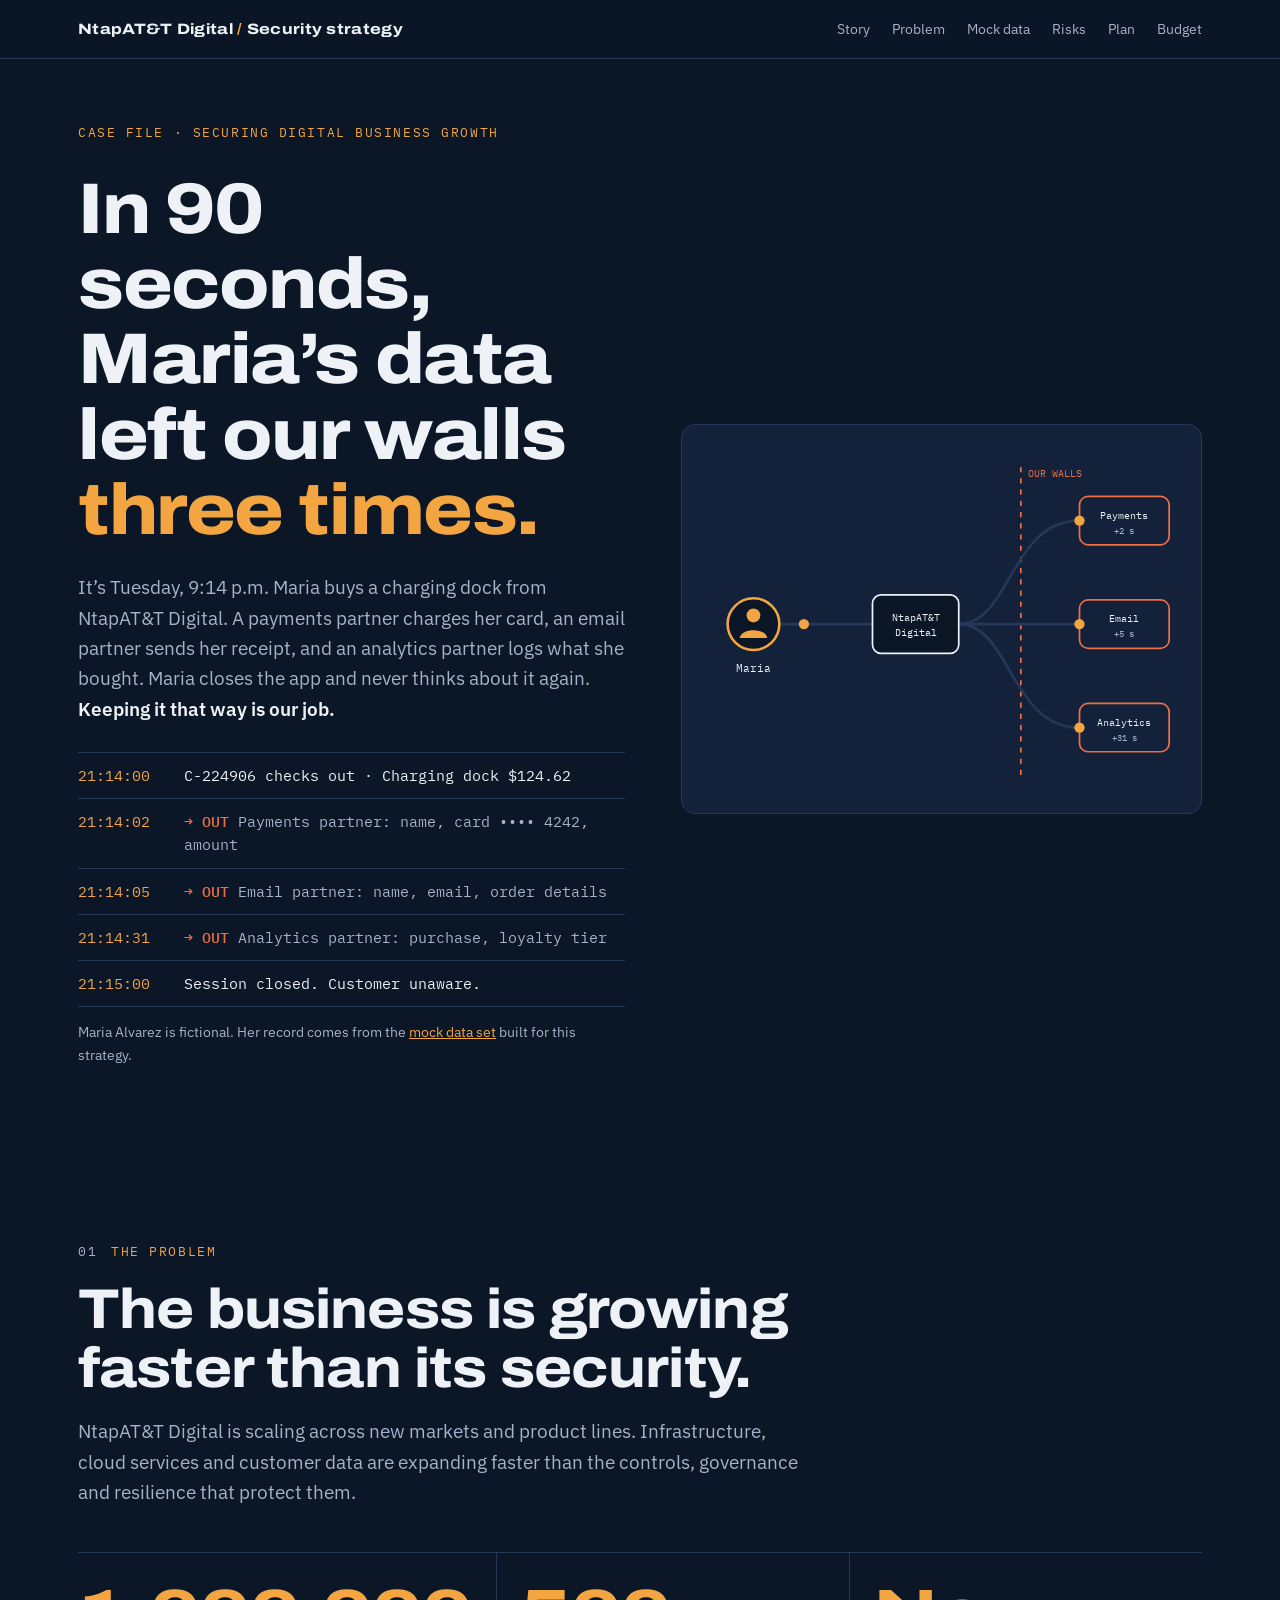
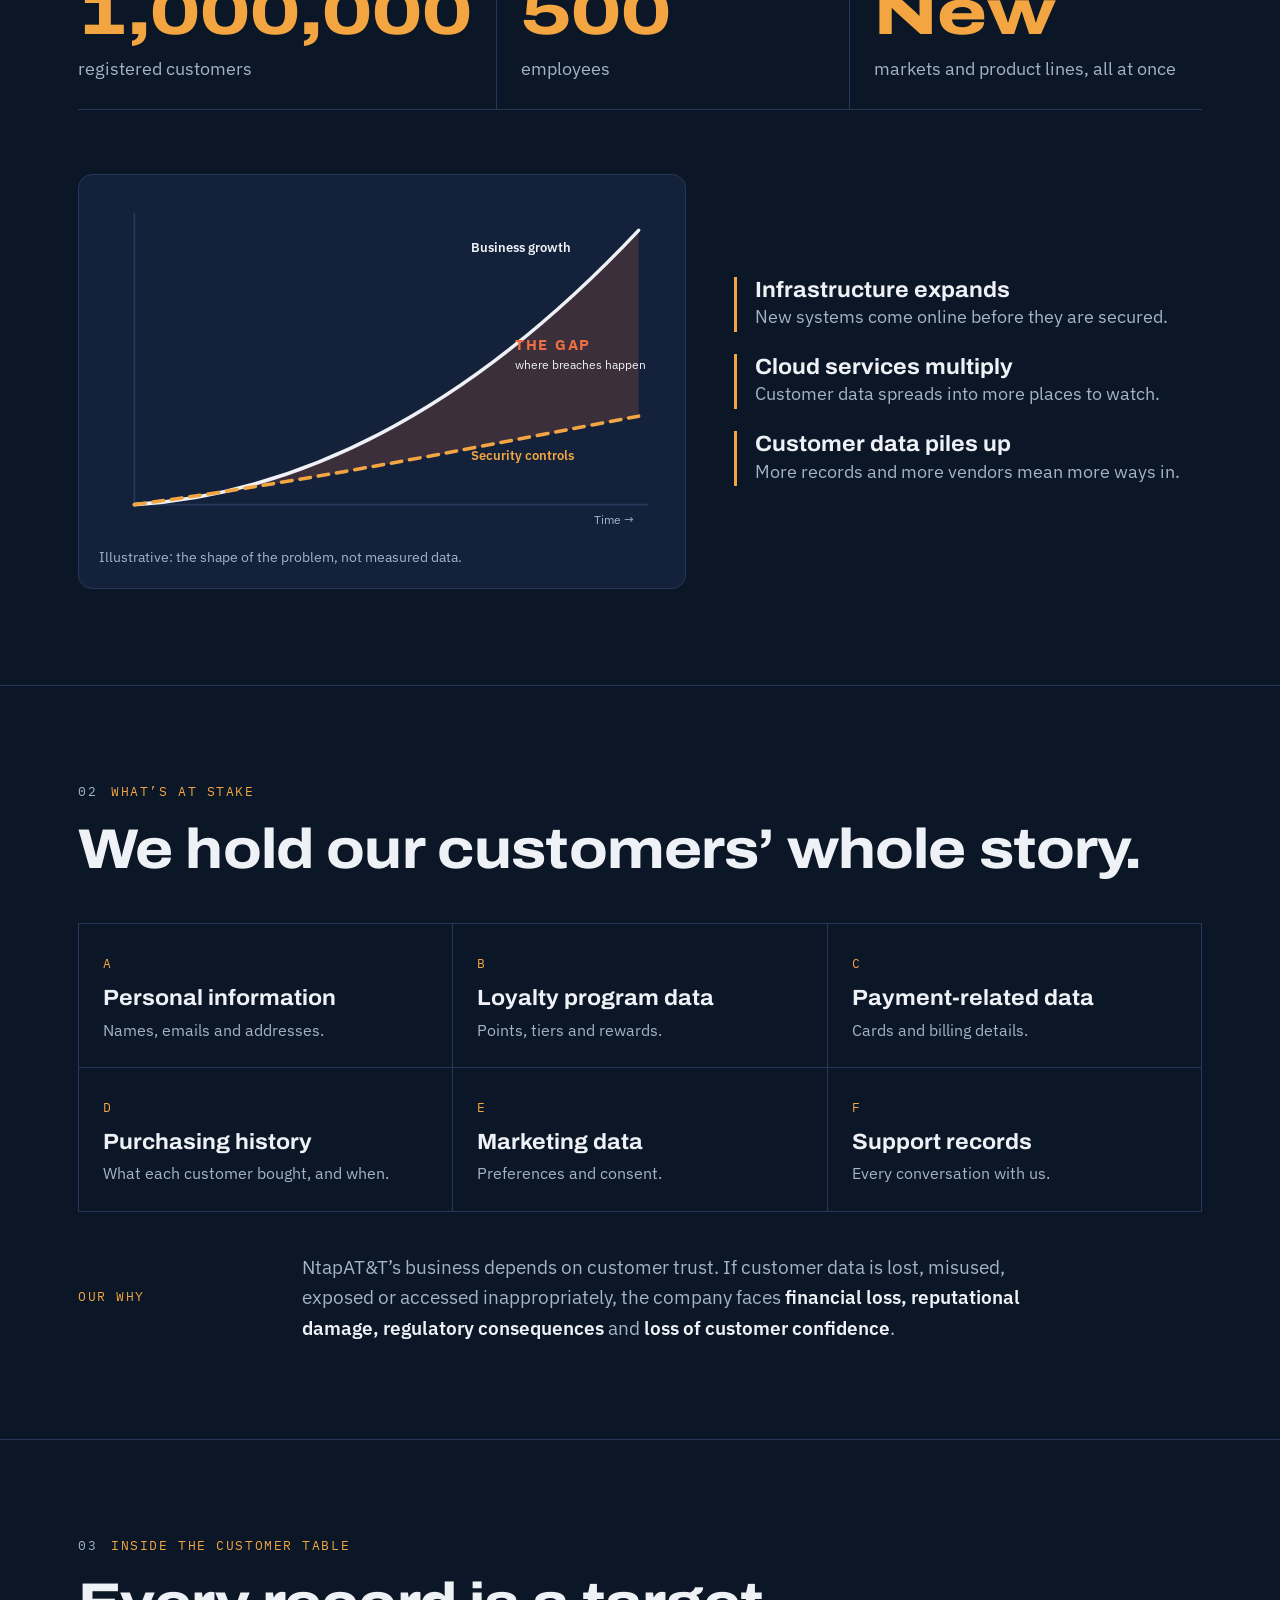
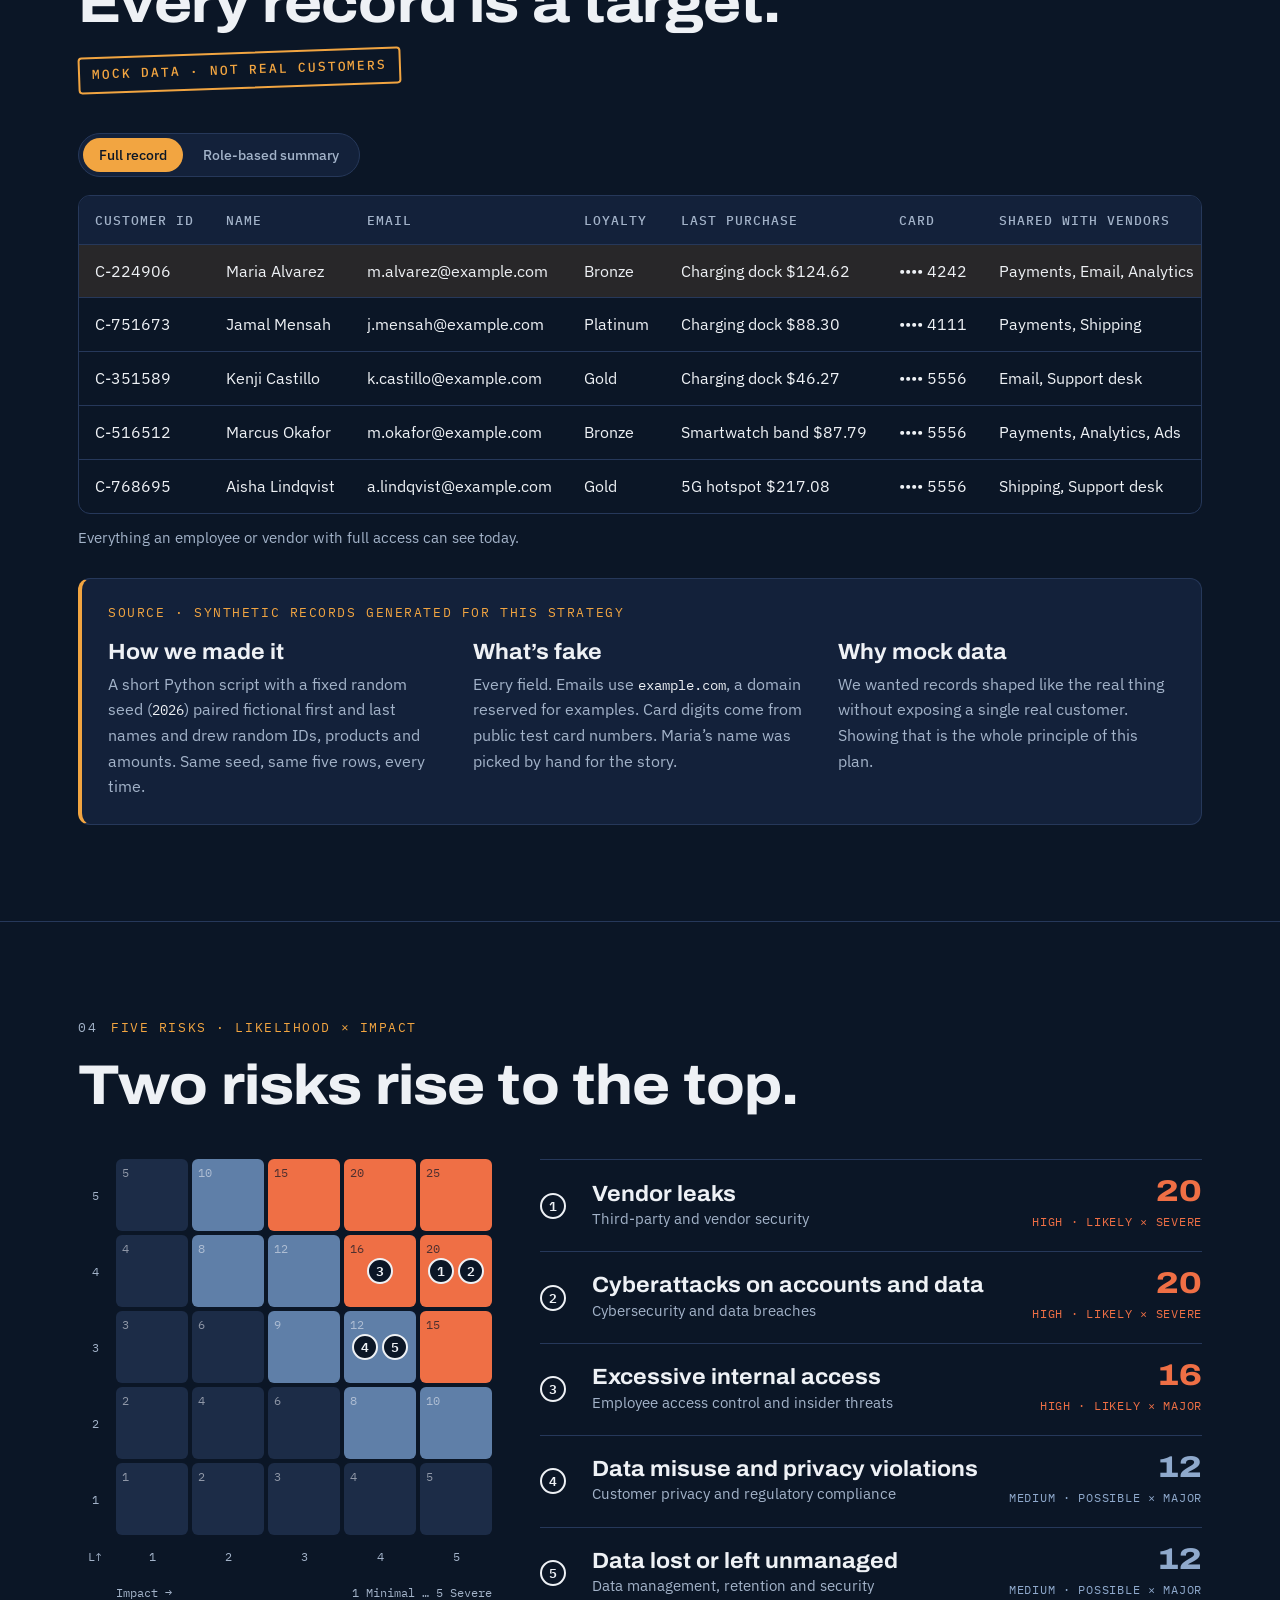
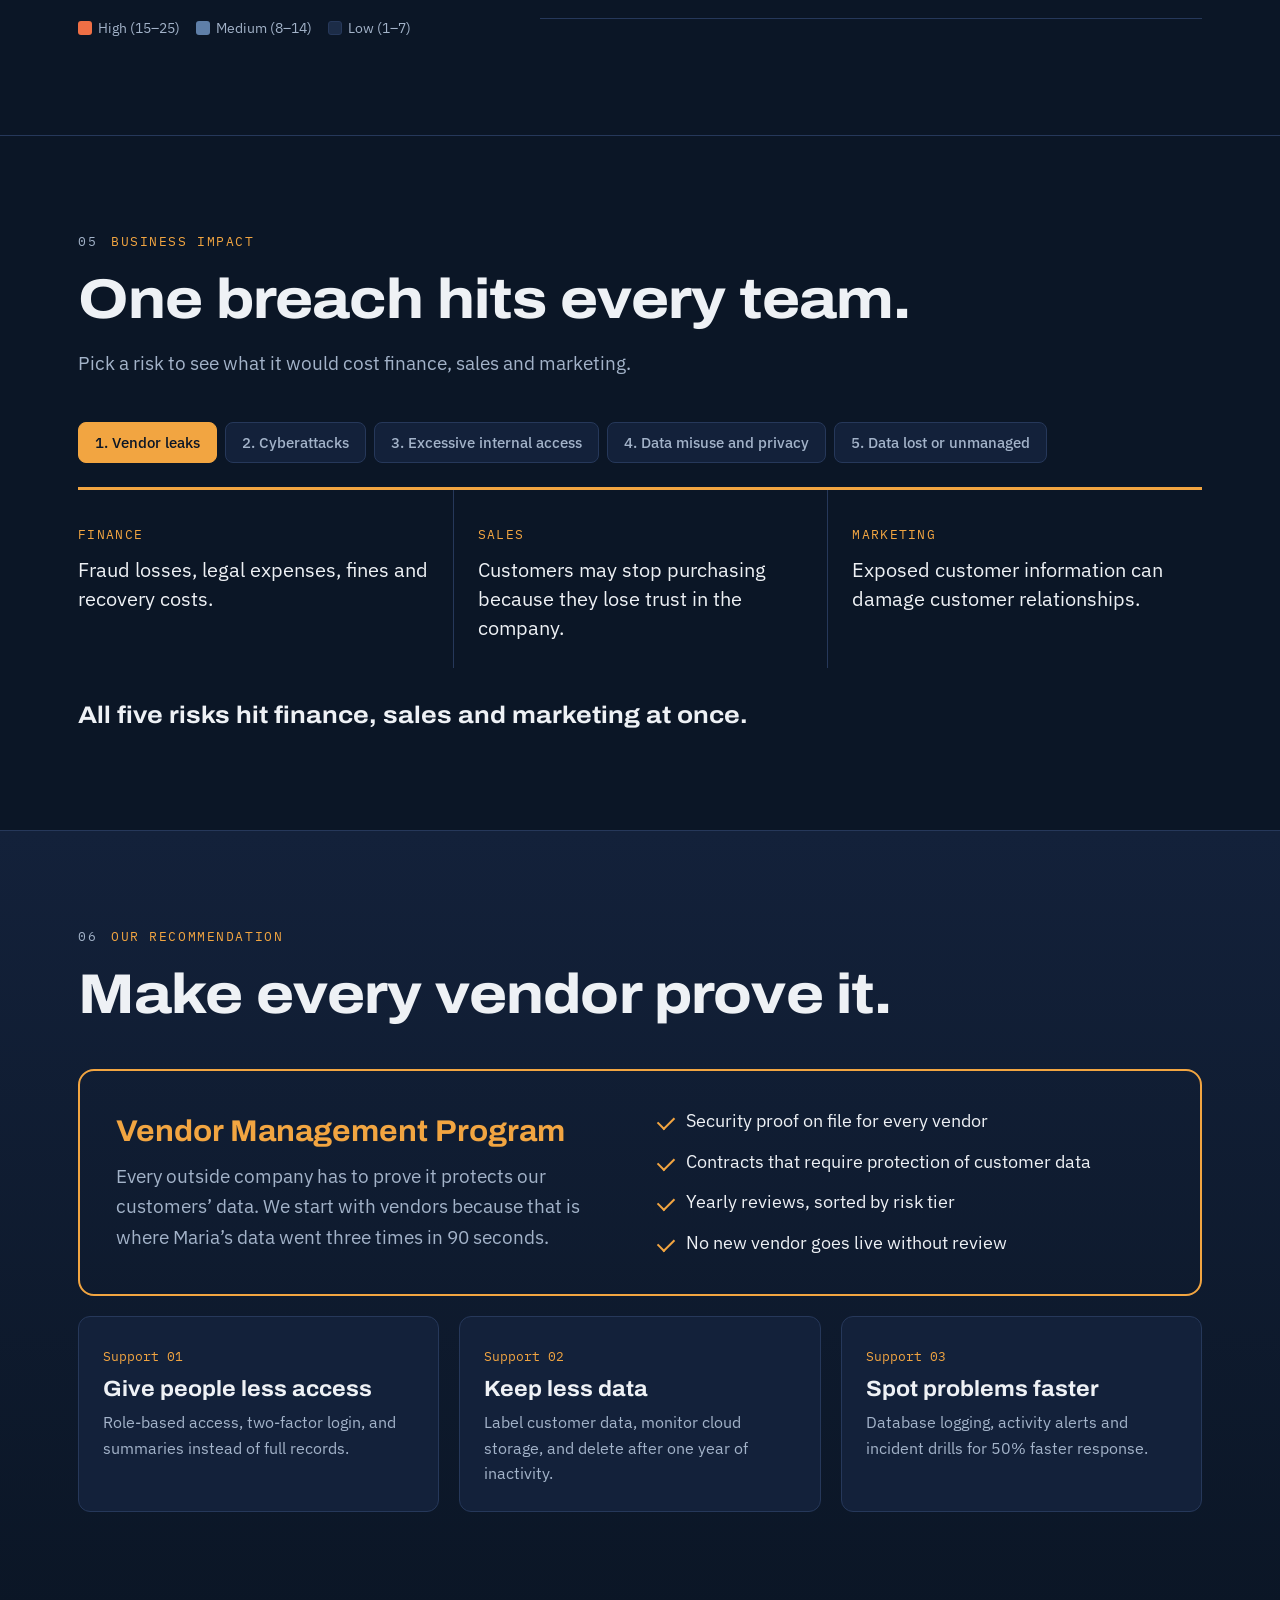
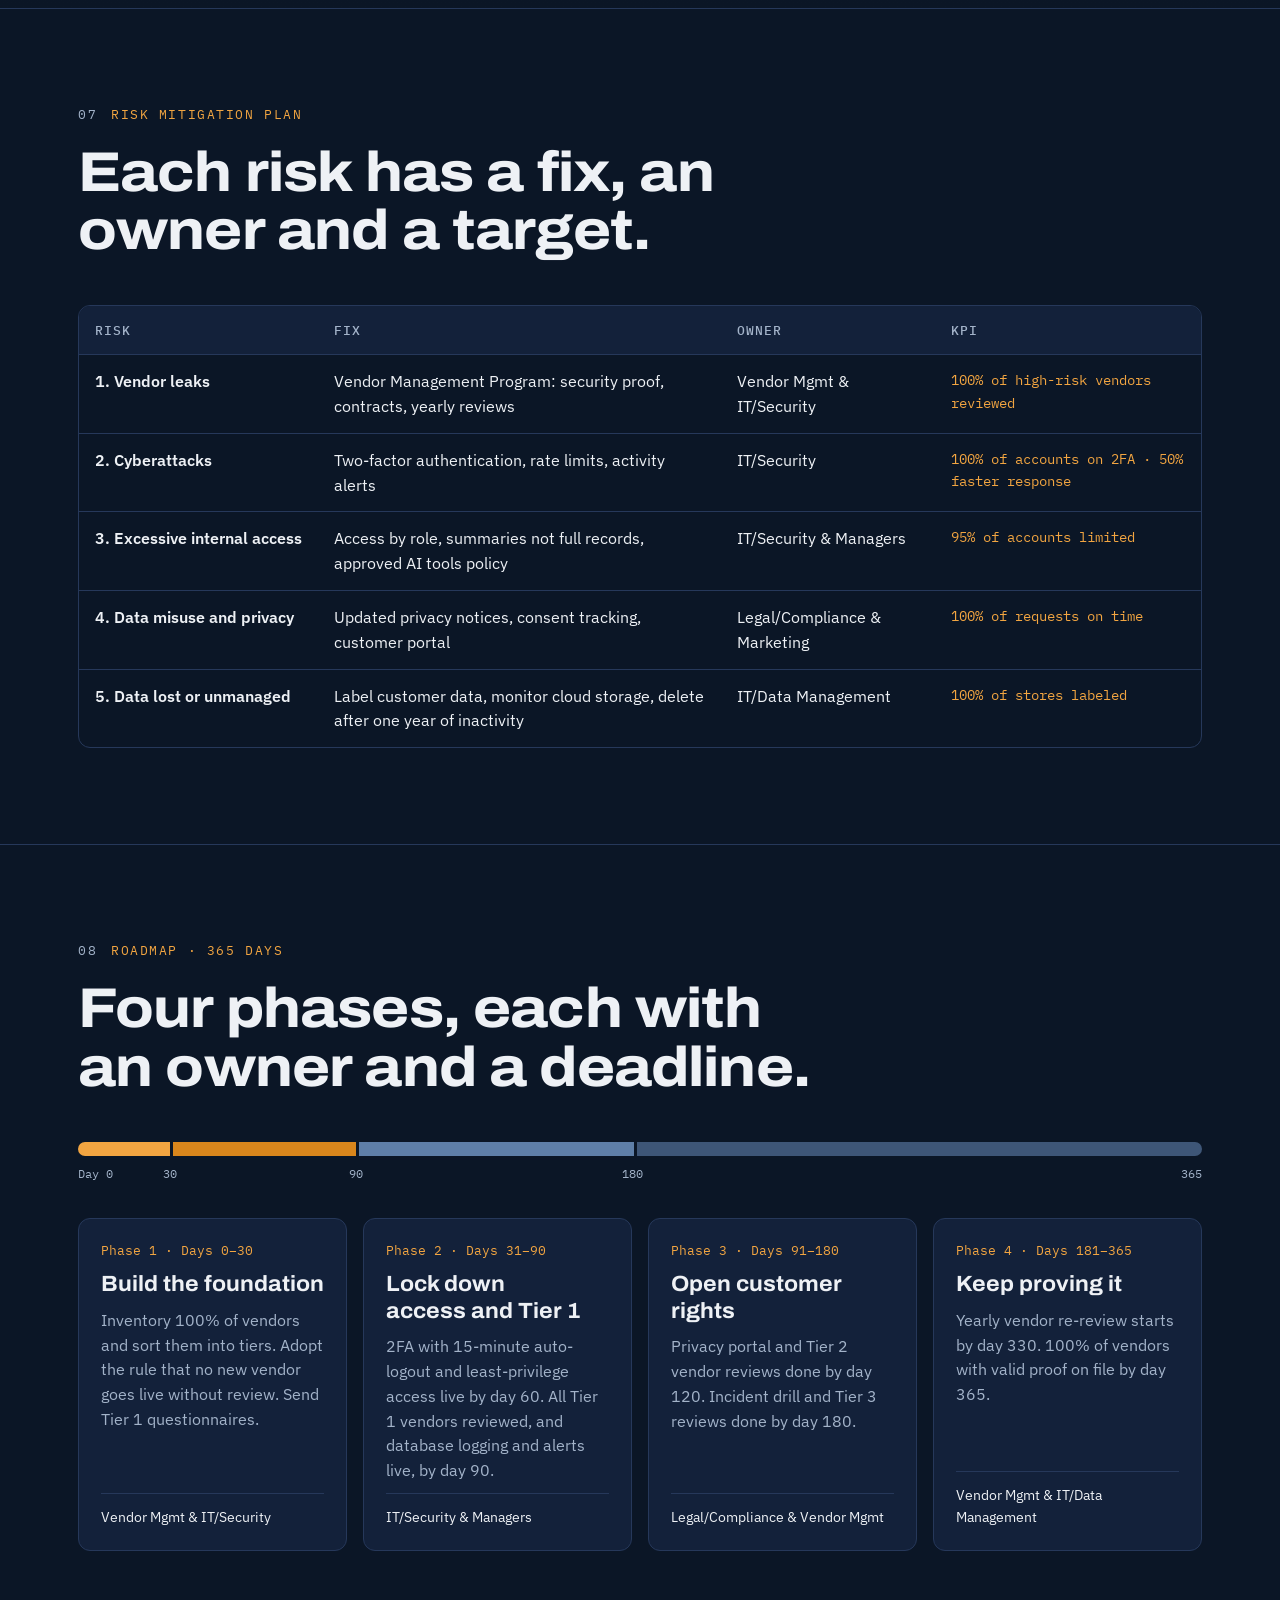
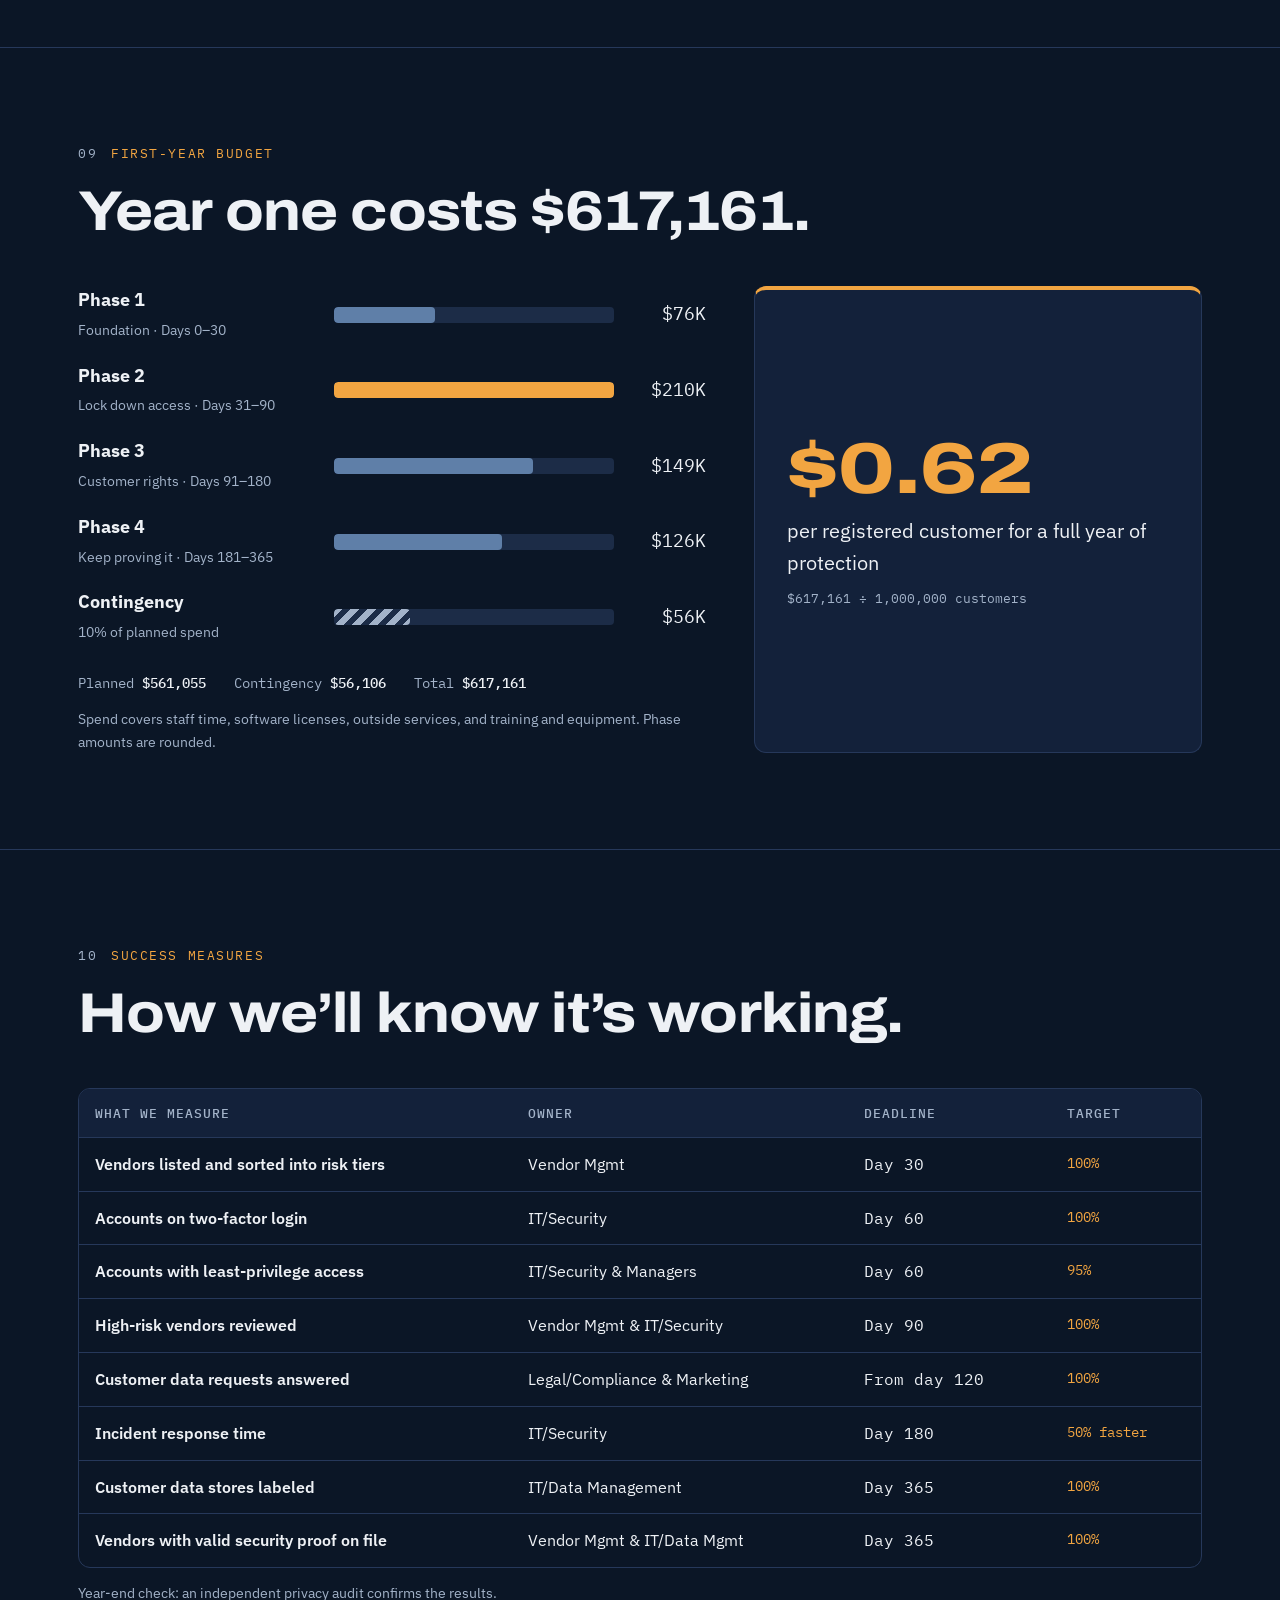
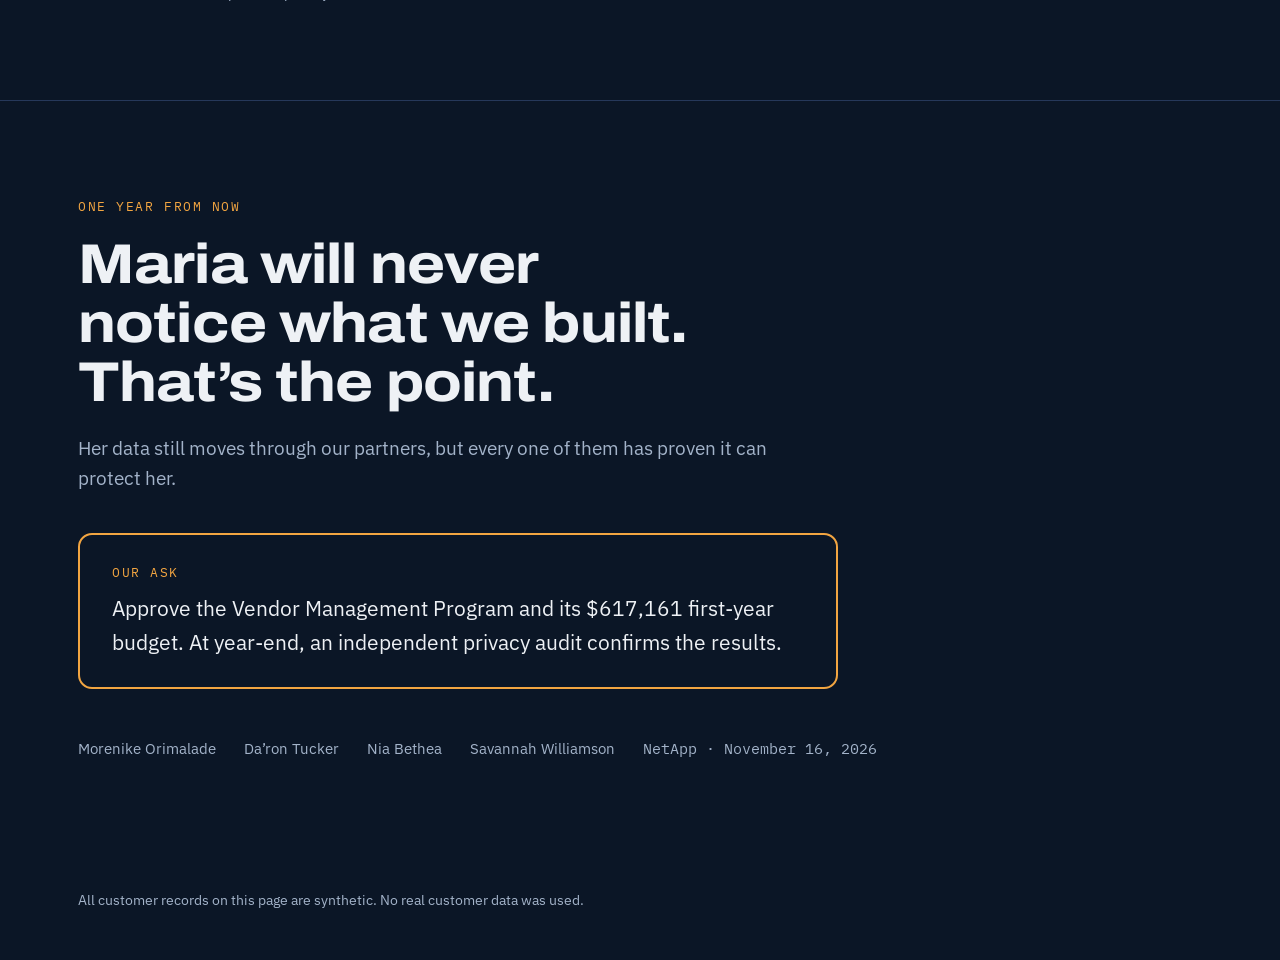
==== commit af2d25fb: "Add all deliverables: risk report, fix plan + roadmap, budget, success measures, deck, scripts and P" ====
--- a/index.html
+++ b/index.html
@@ -330,7 +330,7 @@
           <tr><td>High-risk vendors reviewed</td><td>Vendor Mgmt &amp; IT/Security</td><td class="mono">Day 90</td><td>100%</td></tr>
           <tr><td>Customer data requests answered</td><td>Legal/Compliance &amp; Marketing</td><td class="mono">From day 120</td><td>100%</td></tr>
           <tr><td>Incident response time</td><td>IT/Security</td><td class="mono">Day 180</td><td>50% faster</td></tr>
-          <tr><td>Customer data requests labeled</td><td>IT/Data Management</td><td class="mono">Day 365</td><td>100%</td></tr>
+          <tr><td>Customer data stores labeled</td><td>IT/Data Management</td><td class="mono">Day 365</td><td>100%</td></tr>
           <tr><td>Vendors with valid security proof on file</td><td>Vendor Mgmt &amp; IT/Data Mgmt</td><td class="mono">Day 365</td><td>100%</td></tr>
         </tbody>
       </table>
